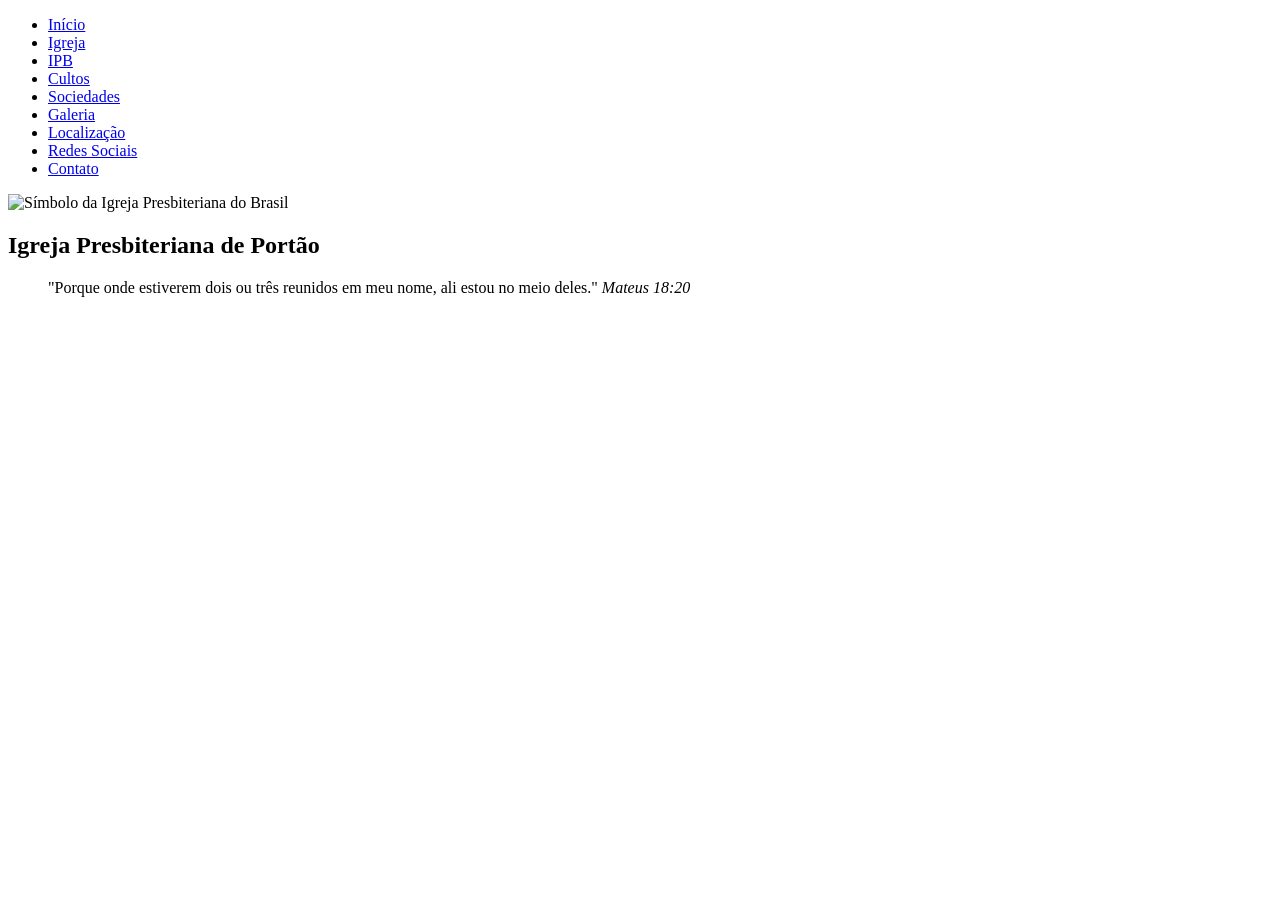
==== Web/html/index.html @ df3f04f5 "Primeiros elementos adicionado ao html. Estrutura quase pronta do html" ====
<!DOCTYPE html>
<html lang="pt-br">
<head>
    <meta charset="UTF-8">
    <meta name="viewport" content="width=device-width, initial-scale=1.0">
    <link rel="stylesheet" href="../css/style.css">
    <title>Igreja Presbiteriana de Portão</title>
</head>
<body>

    <!--Cabecalho-->

    <header>
        <div class="logo"></div>
        <nav id="navbar">
            <ul>
                <li><a href="#inicio">Início</a></li>
                <li><a href="#igreja">Igreja</a></li>
                <li><a href="#ipb">IPB</a></li>
                <li><a href="#cultos">Cultos</a></li>
                <li><a href="#sociedades">Sociedades</a></li>
                <li><a href="#galeria">Galeria</a></li>
                <li><a href="#localizacao">Localização</a></li>
                <li><a href="#redes-sociais">Redes Sociais</a></li>
                <li><a href="#contato">Contato</a></li>
            </ul>
        </nav>
    </header>
    
    <!--Conteudo Principal-->

    <main id="container-master">

        <section id="inicio">
            <img src="" alt="Símbolo da Igreja Presbiteriana do Brasil">
            <h1>Igreja Presbiteriana de Portão</h1>
            <blockquote>
                "Porque onde estiverem dois ou três reunidos em meu nome,
                    ali estou no meio deles."
                    <cite>Mateus 18:20</cite>
            </blockquote>
        </section>

        <section id="igreja"></section>
        <section id="ipb"></section>
        <section id="cultos"></section>
        <section id="sociedades"></section>
        <section id="galeria"></section>
        <section id="localizacao"></section>
        <section id="redes-sociais"></section>
        <section id="contato"></section>
    </main>

    <!--Rodape-->

    <footer></footer>

</body>
</html>
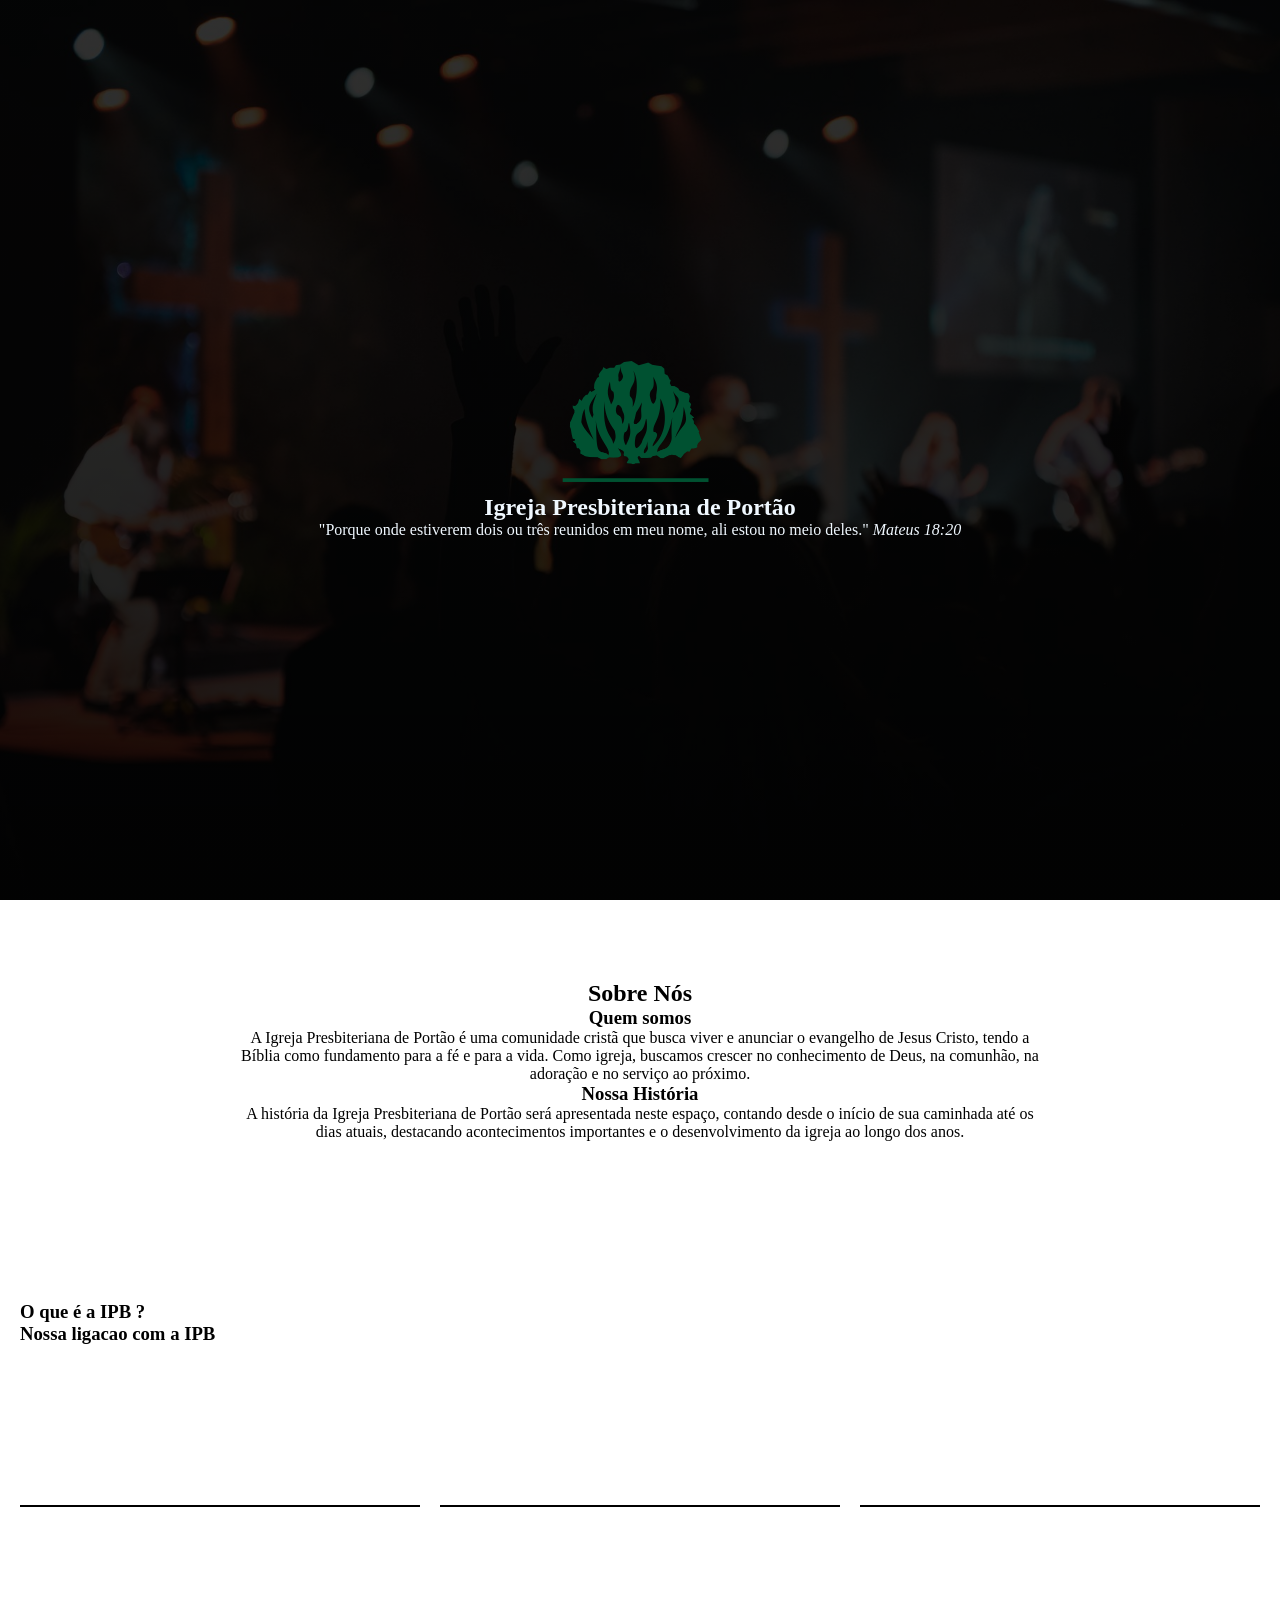
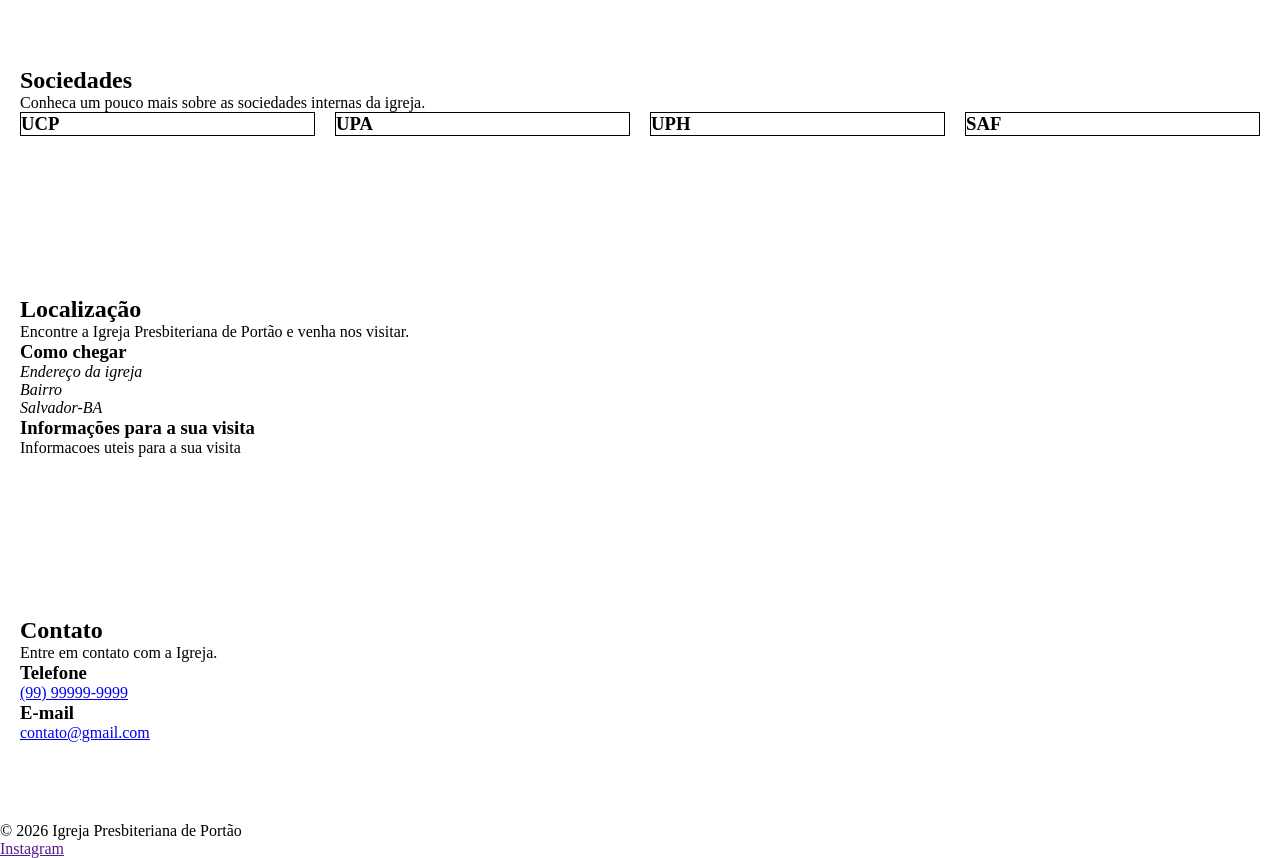
==== commit 2f35875b: "Primeiro Commit Nao realizei nenhum commit, esse é o primeiro e por isso ja adiantei muita coisa" ====
--- a/Web/html/index.html
+++ b/Web/html/index.html
@@ -15,11 +15,11 @@
         <nav id="navbar">
             <ul>
                 <li><a href="#inicio">Início</a></li>
-                <li><a href="#igreja">Igreja</a></li>
+                <li><a href="#sobrenos">Sobre Nós</a></li>
                 <li><a href="#ipb">IPB</a></li>
                 <li><a href="#cultos">Cultos</a></li>
                 <li><a href="#sociedades">Sociedades</a></li>
-                <li><a href="#galeria">Galeria</a></li>
+                <!-- <li><a href="#galeria">Galeria</a></li> -->
                 <li><a href="#localizacao">Localização</a></li>
                 <li><a href="#redes-sociais">Redes Sociais</a></li>
                 <li><a href="#contato">Contato</a></li>
@@ -31,8 +31,10 @@
 
     <main id="container-master">
 
+        <!--HOME-->
+
         <section id="inicio">
-            <img src="" alt="Símbolo da Igreja Presbiteriana do Brasil">
+            <img class="simbolo-ipb" src="../assets/sarca-presbiteriana.png" alt="Símbolo da Igreja Presbiteriana do Brasil">
             <h1>Igreja Presbiteriana de Portão</h1>
             <blockquote>
                 "Porque onde estiverem dois ou três reunidos em meu nome,
@@ -41,19 +43,192 @@
             </blockquote>
         </section>
 
-        <section id="igreja"></section>
-        <section id="ipb"></section>
-        <section id="cultos"></section>
-        <section id="sociedades"></section>
-        <section id="galeria"></section>
-        <section id="localizacao"></section>
-        <section id="redes-sociais"></section>
-        <section id="contato"></section>
+        <!--Sobre a Igreja-->
+
+        <section id="sobrenos">
+            <h2>Sobre Nós</h2>
+            
+            <div class="quem-somos">
+                <h3>Quem somos</h3>
+                <p>A Igreja Presbiteriana de Portão é uma comunidade cristã que busca
+            viver e anunciar o evangelho de Jesus Cristo, tendo a Bíblia como
+            fundamento para a fé e para a vida. Como igreja, buscamos crescer
+            no conhecimento de Deus, na comunhão, na adoração e no serviço ao próximo.</p>
+            </div>
+
+            <div class="nossa-historia">
+                <h3>Nossa História</h3>
+                <p>A história da Igreja Presbiteriana de Portão será apresentada neste espaço,
+            contando desde o início de sua caminhada até os dias atuais, destacando
+            acontecimentos importantes e o desenvolvimento da igreja ao longo dos anos.</p>
+            </div>
+
+        </section>
+
+        <!--IPB-->
+        
+        <section id="ipb">
+            <h2></h2>
+            <p></p>
+
+            <div>
+                <h3>O que é a IPB ?</h3>
+                <p></p>
+            </div>
+
+            <div>
+                <h3>Nossa ligacao com a IPB</h3>
+                <p></p>
+            </div>
+
+            <!-- <a href=""></a> -->
+        </section>
+
+        <!--Cultos-->
+
+        <section id="cultos">
+            <h2></h2>
+
+            <p></p>
+
+            <div class="containercards">
+                
+                <article>
+                    <h3></h3>
+                    <p></p>
+                    <p></p>
+                </article>
+                
+                <article>
+                    <h3></h3>
+                    <p></p>
+                    <p></p>
+                </article>
+                
+                <article>
+                    <h3></h3>
+                    <p></p>
+                    <p></p>
+                </article>
+            </div>
+        </section>
+               
+        <!--Sociedades-->
+        
+        <section id="sociedades">
+            
+            <h2>Sociedades</h2>
+            <p>Conheca um pouco mais sobre as sociedades internas da igreja.</p>
+
+            <div class="containersociedades">
+                <article>
+                    <h3>UCP</h3>
+                    <p></p>
+                </article>
+
+                <article>
+                    <h3>UPA</h3>
+                    <p></p>
+                </article>
+
+                <article>
+                    <h3>UPH</h3>
+                    <p></p>
+                </article>
+
+                <article>
+                    <h3>SAF</h3>
+                    <p></p>
+                </article>
+            </div>
+        
+        </section>
+        
+        <!-- <section id="galeria"></section> -->
+
+        <!--Localizacao-->
+
+        <section id="localizacao">
+            <h2>Localização</h2>
+
+            <p>Encontre a Igreja Presbiteriana de Portão e venha nos visitar.</p>
+
+            <div class="containerlocalizacao">
+
+                <div class="informacoeslocalizacao">
+                    <h3>Como chegar</h3>
+
+                    <address>
+                        Endereço da igreja <br>
+                        Bairro <br>
+                        Salvador-BA
+                    </address>
+
+                    <!-- <a href="" target="_blank">
+                        Abrir no Google Maps
+                    </a> -->
+
+                <div class="mapa">
+                        <!--mapa-->
+                </div>
+
+                </div>
+
+            </div>
+
+                <div class="informacoesvisita">
+                    <h3>Informações para a sua visita</h3>
+
+                    <p>Informacoes uteis para a sua visita</p>
+                </div>
+
+        </section>
+
+        <!--Contato-->
+
+        <section id="contato">
+            <h2>Contato</h2>
+
+            <p>Entre em contato com a Igreja.</p>
+
+            <div class="containercontato">
+
+                <div class="telefone">
+
+                    <h3>Telefone</h3>
+                    <a href="tel+5571999999999">
+                        (99) 99999-9999
+                    </a>
+                
+                </div>
+                
+                <div class="email">
+                    
+                    <h3>E-mail</h3>
+                    <a href="mailto:contato@gmail.com">
+                        contato@gmail.com
+                    </a>
+                
+                </div>
+            
+            </div>
+
+        </section>
+
     </main>
 
     <!--Rodape-->
 
-    <footer></footer>
+    <footer>
+        <p>&copy; 2026 Igreja Presbiteriana de Portão</p>
+
+        <div class="redessociais">
+            <a href="" target="_blank">Instagram</a>
+        </div>
+
+    </footer>
+
+    <script src="../js/script.js"></script>
 
 </body>
 </html>
--- a/Web/css/style.css
+++ b/Web/css/style.css
@@ -0,0 +1,175 @@
+*{
+    padding: 0;
+    margin: 0;
+    box-sizing: border-box;
+}
+
+:root{
+    --cor-fundo-escuro: #0D211A;
+    --cor-principal: #176B45;
+    --cor-destaque: #8FCB72;
+    --cor-fundo-claro: #F7F5EF;
+    --cor-texto-escuro: #202020;
+    --cor-texto-claro: #F5F5F5;
+}
+
+section{
+    padding: 80px 20px;
+}
+
+
+
+
+/***********HEADER***************/
+
+
+header{
+    background-color: var(--cor-fundo-escuro);
+    display: flex;
+    align-items: center;
+    justify-content: center;
+    position: fixed;
+    top: 0.2rem;
+    z-index: 10;
+    width: 100%;
+    transform: translateY(-105%);
+    transition: transform 0.4s ease;
+    border-radius: 2rem;
+}
+
+header.visivel{
+    transform: translateY(0);
+}
+
+#navbar{
+    width: 60%;
+    background-color: var(--cor-fundo-escuro);
+    border: 1px solid black;
+    border-radius: 2rem;
+    padding: 20px 0;
+}
+
+#navbar a{
+    position: relative;
+    text-decoration: none;
+    color: var(--cor-texto-claro);
+    transition: color 0.3s ease;
+}
+
+#navbar a::after{
+    content: "";
+    position: absolute;
+    left: 0;
+
+
+    bottom: -5px;
+    width: 100%;
+    height: 2px;
+    background-color: white;
+}
+
+/* #navbar a:hover{
+    color: white;
+} */
+
+#navbar ul{
+    width: 100%;
+    display: flex;
+    justify-content: center;
+    gap: 20px;
+    list-style: none;
+    margin: 0;
+    padding: 0;
+}
+
+
+
+
+
+
+/***********HOME***************/
+
+
+#inicio{
+    background-image: linear-gradient(rgba(0,0,0,0.8),
+    rgba(0,0,0,0.9)), 
+    url(../assets/imagehome.jpg);
+    background-size: cover;
+    background-position: center;
+    height: 100vh;
+    display: flex;
+    flex-direction: column;
+    align-items: center;
+    text-align: center;
+    justify-content: center;
+    color: aliceblue;
+}
+
+.simbolo-ipb{
+    height: auto;
+    width: 200px;
+}
+
+
+
+
+
+
+/***********Sobre Nos***************/
+
+
+#sobrenos {
+    text-align: center;
+    padding: 80px 20px;
+}
+
+#sobrenos p {
+    max-width: 800px;
+    margin: 0 auto;
+}
+
+
+
+
+
+
+
+/***********Cultos***************/
+
+
+.containercards {
+    display: grid;
+    grid-template-columns: repeat(3, 1fr);
+    gap: 20px;
+}
+
+article {
+    border: 1px solid black;
+}
+
+
+
+
+
+/***********Sociedades***************/
+
+
+.containersociedades {
+    display: grid;
+    grid-template-columns: repeat(4, 1fr);
+    gap: 20px;
+}
+
+
+
+
+
+
+
+/***********Localizacao***************/
+
+
+.containerlocalizacao {
+    display: grid;
+    grid-template-columns: 1fr 1fr;
+}
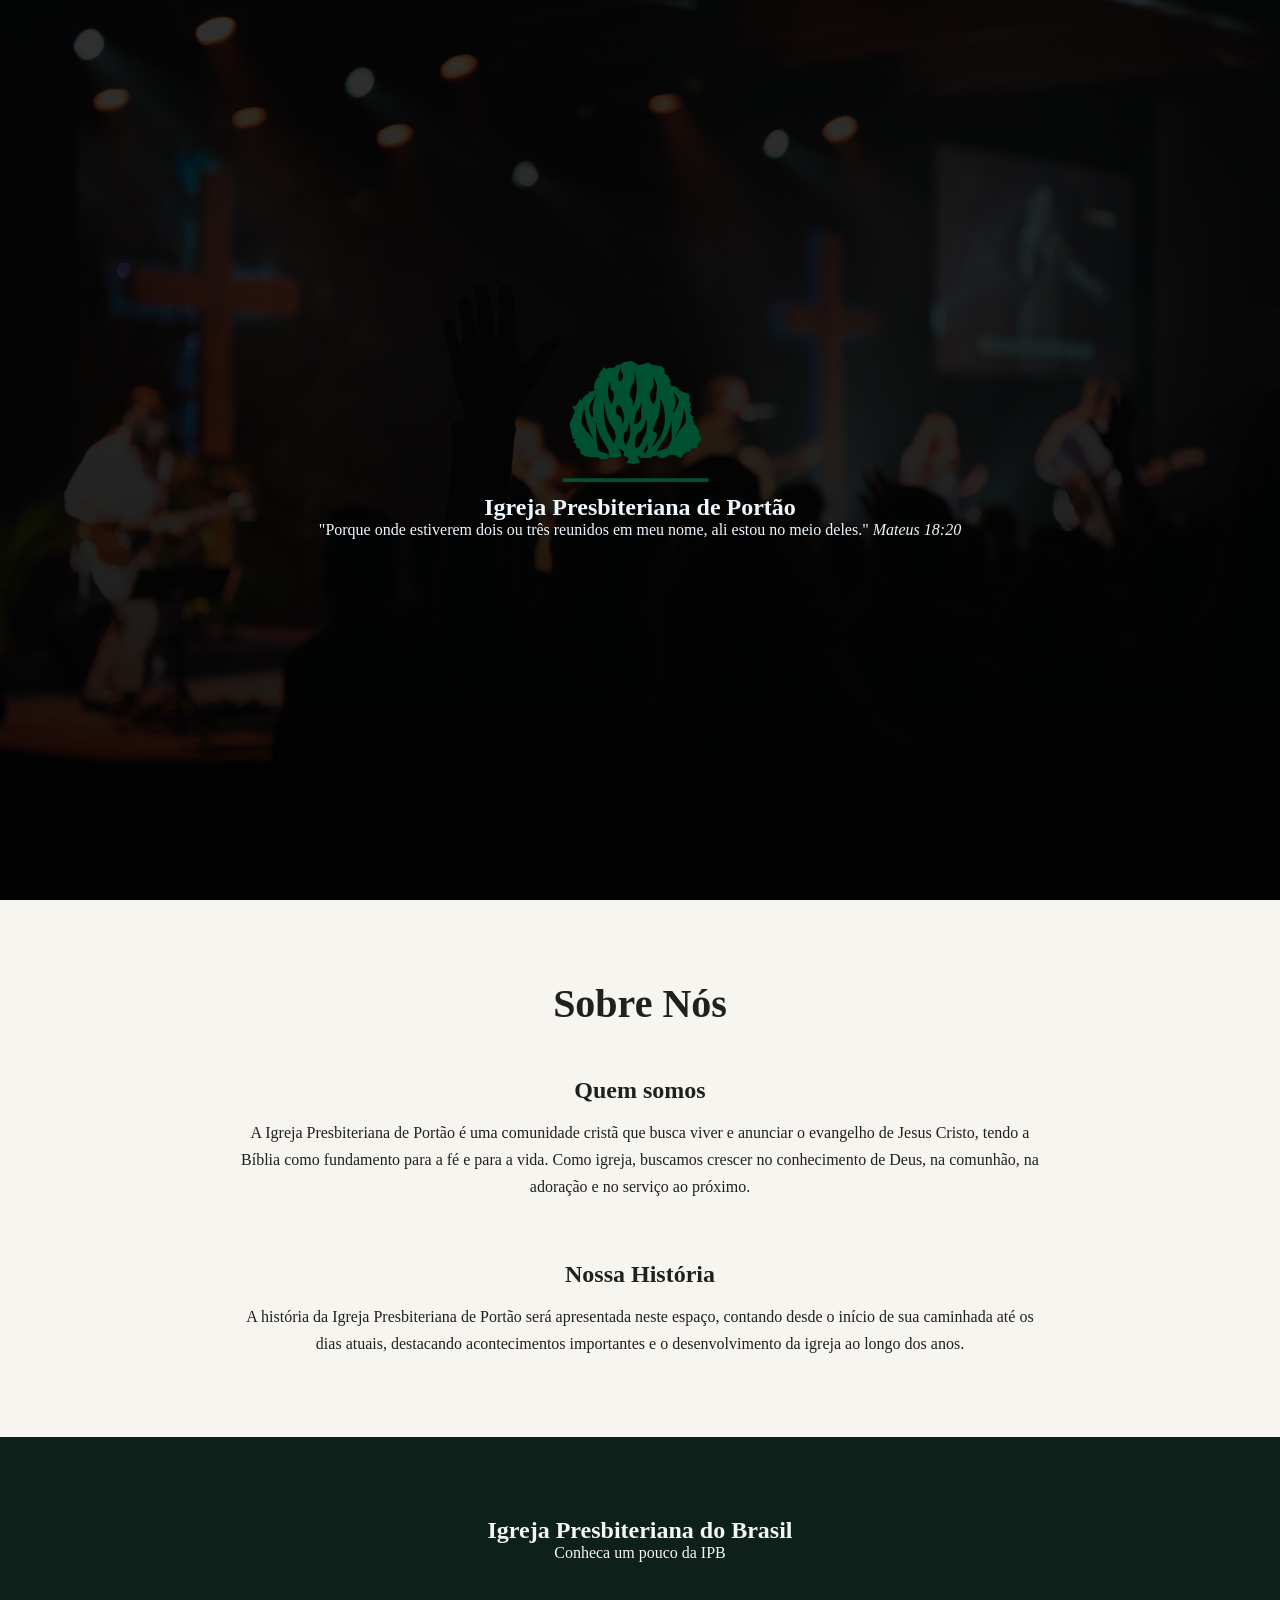
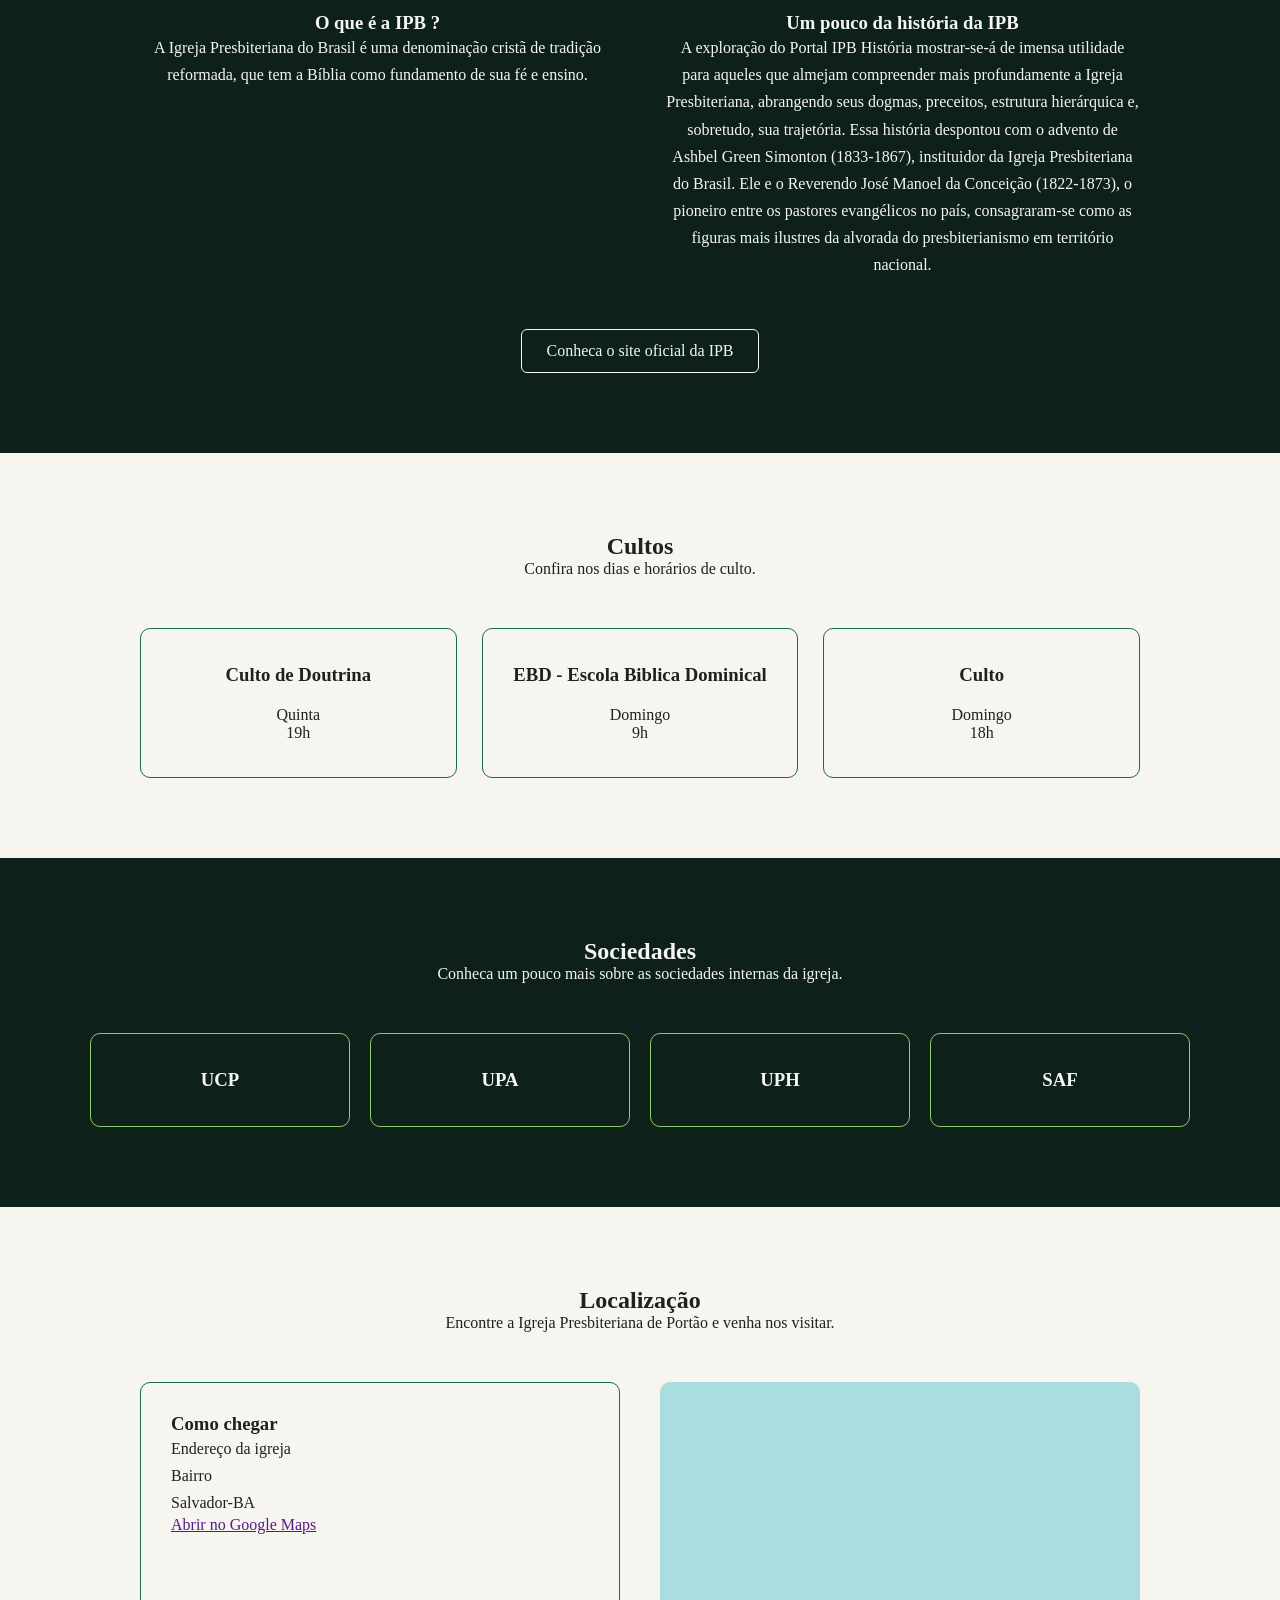
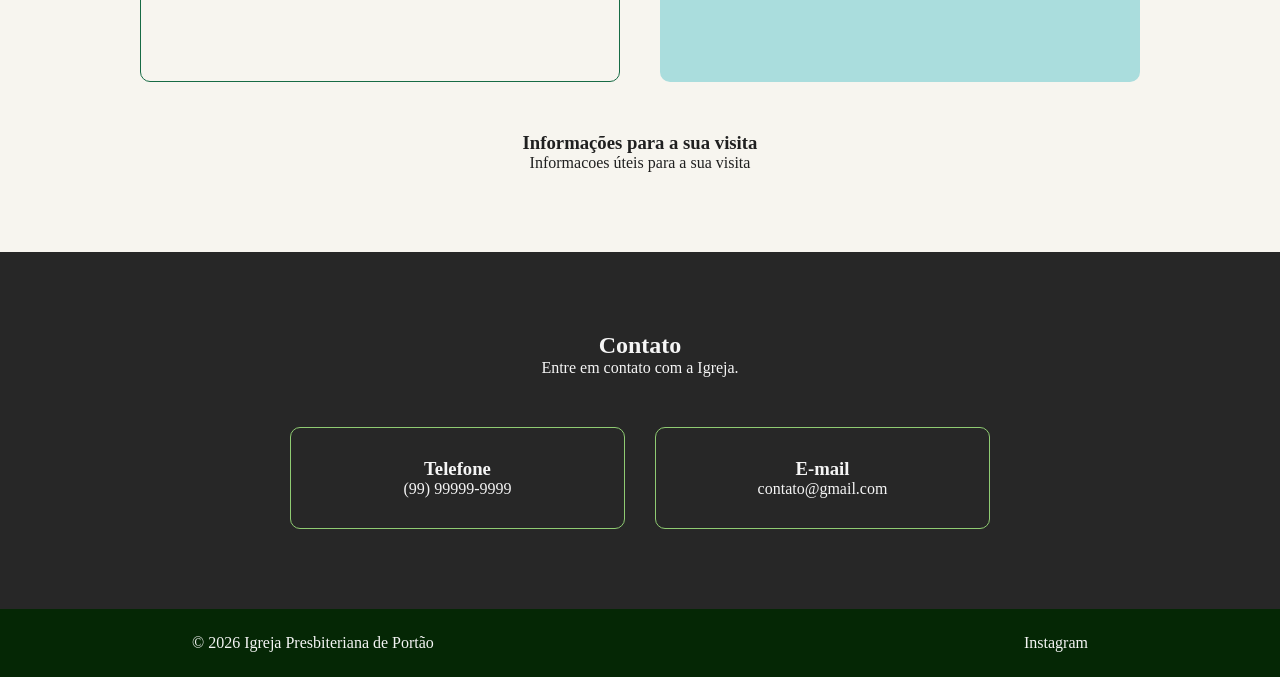
==== commit 0beeb149: "Toda a estrutura esta pronta, agora falta organizar visualmente" ====
--- a/Web/html/index.html
+++ b/Web/html/index.html
@@ -68,47 +68,59 @@
         <!--IPB-->
         
         <section id="ipb">
-            <h2></h2>
-            <p></p>
-
-            <div>
-                <h3>O que é a IPB ?</h3>
-                <p></p>
-            </div>
-
-            <div>
-                <h3>Nossa ligacao com a IPB</h3>
-                <p></p>
-            </div>
-
-            <!-- <a href=""></a> -->
+            <h2>Igreja Presbiteriana do Brasil</h2>
+            
+            <div class="introducaoipb">
+                <p>Conheca um pouco da IPB</p>
+            </div>
+
+            <div class="containeripb">
+                <div>
+                    <h3>O que é a IPB ?</h3>
+
+                    <p>A Igreja Presbiteriana do Brasil é uma denominação cristã
+                de tradição reformada, que tem a Bíblia como fundamento
+                de sua fé e ensino.</p>
+                </div>
+
+                <div>
+                    <h3>Um pouco da história da IPB</h3>
+
+                    <p>A exploração do Portal IPB História mostrar-se-á de imensa utilidade para aqueles que almejam compreender mais profundamente a Igreja Presbiteriana, abrangendo seus dogmas, preceitos, estrutura hierárquica e, sobretudo, sua trajetória. Essa história despontou com o advento de Ashbel Green Simonton (1833-1867), instituidor da Igreja Presbiteriana do Brasil. Ele e o Reverendo José Manoel da Conceição (1822-1873), o pioneiro entre os pastores evangélicos no país, consagraram-se como as figuras mais ilustres da alvorada do presbiterianismo em território nacional.</p>
+                </div>
+            </div>
+
+            <a class="linkipb" href="https://www.ipb.org.br/" target="_blank">
+                Conheca o site oficial da IPB
+            </a>
+            
         </section>
 
         <!--Cultos-->
 
         <section id="cultos">
-            <h2></h2>
-
-            <p></p>
+            <h2>Cultos</h2>
+
+            <p>Confira nos dias e horários de culto.</p>
 
             <div class="containercards">
                 
                 <article>
-                    <h3></h3>
-                    <p></p>
-                    <p></p>
-                </article>
-                
-                <article>
-                    <h3></h3>
-                    <p></p>
-                    <p></p>
-                </article>
-                
-                <article>
-                    <h3></h3>
-                    <p></p>
-                    <p></p>
+                    <h3>Culto de Doutrina</h3>
+                    <p>Quinta</p>
+                    <p>19h</p>
+                </article>
+                
+                <article>
+                    <h3>EBD - Escola Biblica Dominical</h3>
+                    <p>Domingo</p>
+                    <p>9h</p>
+                </article>
+                
+                <article>
+                    <h3>Culto </h3>
+                    <p>Domingo</p>
+                    <p>18h</p>
                 </article>
             </div>
         </section>
@@ -164,22 +176,26 @@
                         Salvador-BA
                     </address>
 
-                    <!-- <a href="" target="_blank">
+                    <a href="" target="_blank">
                         Abrir no Google Maps
-                    </a> -->
+                    </a>
+                </div>    
 
                 <div class="mapa">
-                        <!--mapa-->
-                </div>
-
-                </div>
-
-            </div>
+                    <iframe 
+                        src="" 
+                        loading="lazy">
+
+                    </iframe>
+                </div>
+
+            </div>
+
 
                 <div class="informacoesvisita">
                     <h3>Informações para a sua visita</h3>
 
-                    <p>Informacoes uteis para a sua visita</p>
+                    <p>Informacoes úteis para a sua visita</p>
                 </div>
 
         </section>
--- a/Web/css/style.css
+++ b/Web/css/style.css
@@ -119,6 +119,8 @@
 
 
 #sobrenos {
+    background-color: var(--cor-fundo-claro);
+    color: var(--cor-texto-escuro);
     text-align: center;
     padding: 80px 20px;
 }
@@ -126,10 +128,70 @@
 #sobrenos p {
     max-width: 800px;
     margin: 0 auto;
-}
-
-
-
+    line-height: 1.7;
+}
+
+#sobrenos h2{
+    font-size: 2.5rem;
+    margin-bottom: 50px;
+}
+
+#sobrenos h3{
+    font-size: 1.5rem;
+    margin-bottom: 15px;
+}
+
+.quem-somos, 
+.nossa-historia{
+    max-width: 800px;
+    margin: 0 auto;
+}
+
+.nossa-historia{
+    margin-top: 60px;
+}
+
+
+
+
+
+/***********IPB***************/
+
+
+#ipb{
+    background-color: var(--cor-fundo-escuro);
+    color: var(--cor-texto-claro);
+    text-align: center;
+    padding: 80px 20px;
+}
+
+
+.introducaoipb{
+    max-width: 700px;
+    margin: 0 auto 50px;
+}
+
+.containeripb{
+    max-width: 1000px;
+    margin: 0 auto;
+    display: grid;
+    grid-template-columns: repeat(2, 1fr);
+    gap: 50px;
+}
+
+.containeripb p{
+    line-height: 1.7;
+}
+
+.linkipb{
+    display: inline-block;
+    margin-top: 50px;
+    padding: 12px 24px;
+    color: var(--cor-texto-claro);
+    text-decoration: none;
+    border: 1px solid var(--cor-texto-claro);
+    border-radius: 6px;
+}
 
 
 
@@ -137,14 +199,29 @@
 /***********Cultos***************/
 
 
+#cultos{
+    background-color: var(--cor-fundo-claro);
+    color: var(--cor-texto-escuro);
+    text-align: center;
+    padding: 80px 20px;
+}
+
 .containercards {
+    max-width: 1000px;
+    margin: 50px auto 0;
     display: grid;
     grid-template-columns: repeat(3, 1fr);
-    gap: 20px;
-}
-
-article {
-    border: 1px solid black;
+    gap: 25px;
+}
+
+.containercards article{
+    padding: 35px 20px;
+    border: 1px solid var(--cor-principal);
+    border-radius: 10px;
+}
+
+.containercards h3{
+    margin-bottom: 20px;
 }
 
 
@@ -154,13 +231,26 @@
 /***********Sociedades***************/
 
 
+#sociedades{
+    background-color: var(--cor-fundo-escuro);
+    color: var(--cor-texto-claro);
+    text-align: center;
+    padding: 80px 20px;
+}
+
 .containersociedades {
+    max-width: 1100px;
+    margin: 50px auto 0;
     display: grid;
     grid-template-columns: repeat(4, 1fr);
     gap: 20px;
 }
 
-
+.containersociedades article{
+    padding: 35px 20px;
+    border: 1px solid var(--cor-destaque);
+    border-radius: 10px;
+}
 
 
 
@@ -169,7 +259,105 @@
 /***********Localizacao***************/
 
 
+#localizacao{
+    background-color: var(--cor-fundo-claro);
+    color: var(--cor-texto-escuro);
+    text-align: center;
+    padding: 80px 20px;
+}
+
 .containerlocalizacao {
+    max-width: 1000px;
+    margin: 50px auto 0;
     display: grid;
     grid-template-columns: 1fr 1fr;
+    gap: 40px;
+}
+
+.informacoeslocalizacao{
+    padding: 30px;
+    text-align: left;
+    border: 1px solid var(--cor-principal);
+    border-radius: 10px;
+}
+
+.informacoeslocalizacao address{
+    font-style: normal;
+    line-height: 1.7;
+}
+
+.mapa{
+    min-height: 300px;
+    background-color: #add;
+    border-radius: 10px;
+}
+
+.mapa iframe{
+    width: 100%;
+    height: 100%;
+    border: 0;
+}
+
+.informacoesvisita{
+    max-width: 700px;
+    margin: 50px auto 0;
+}
+
+
+
+
+
+
+
+
+/***********Contato***************/
+
+
+#contato{
+    background-color: #272727;
+    color: var(--cor-texto-claro);
+    text-align: center;
+    padding: 80px 20px;
+}
+
+.containercontato {
+    max-width: 700px;
+    margin: 50px auto 0;
+    display: grid;
+    grid-template-columns: repeat(2, 1fr);
+    gap: 30px;
+}
+
+.containercontato > div {
+    padding: 30px 20px;
+    border: 1px solid var(--cor-destaque);
+    border-radius: 10px;
+}
+
+.containercontato a {
+    color: var(--cor-texto-claro);
+    text-decoration: none;
+}
+
+
+
+
+
+
+
+/***********Footer***************/
+
+
+footer {
+    display: flex;
+    align-items: center;
+    justify-content: space-between;
+    padding: 25px 15%;
+    background-color: rgb(5, 39, 5);
+    color: var(--cor-texto-claro);
+}
+
+.redessociais a {
+    color: var(--cor-texto-claro);
+    text-decoration: none;
 }
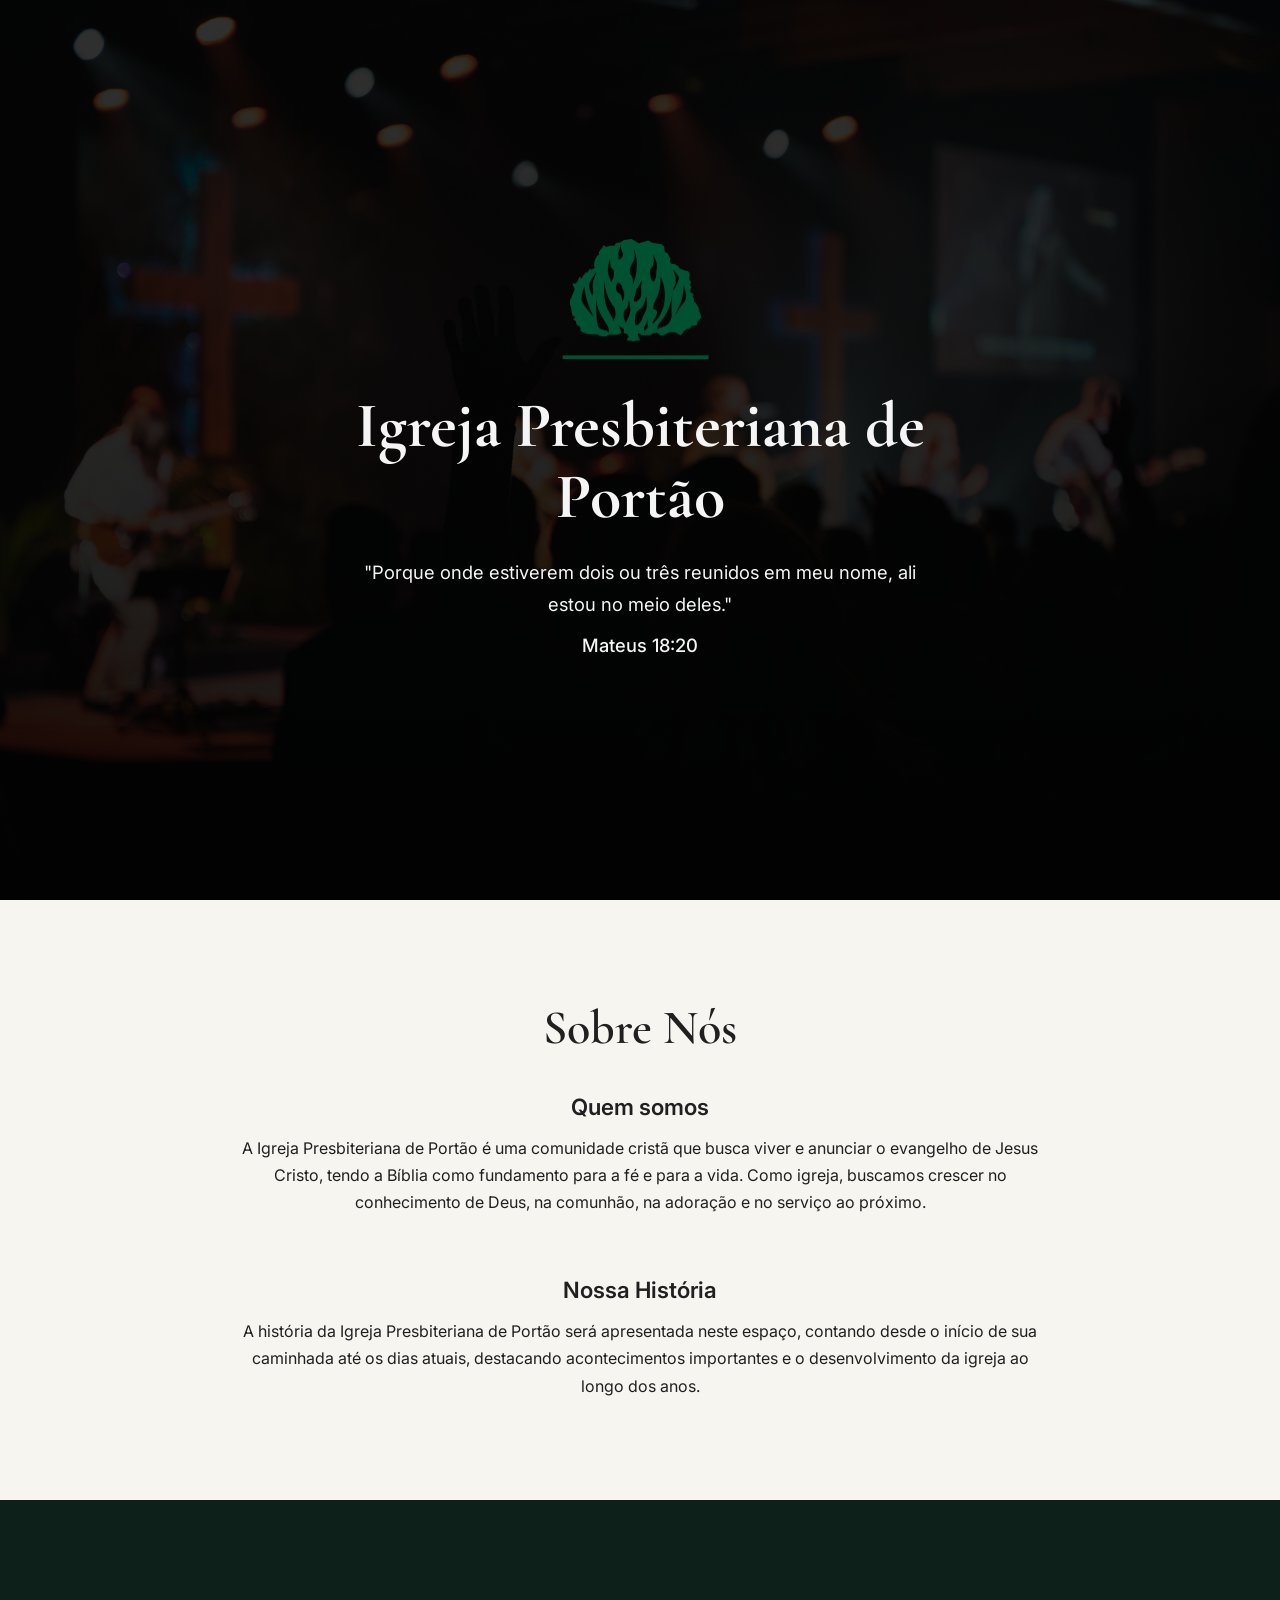
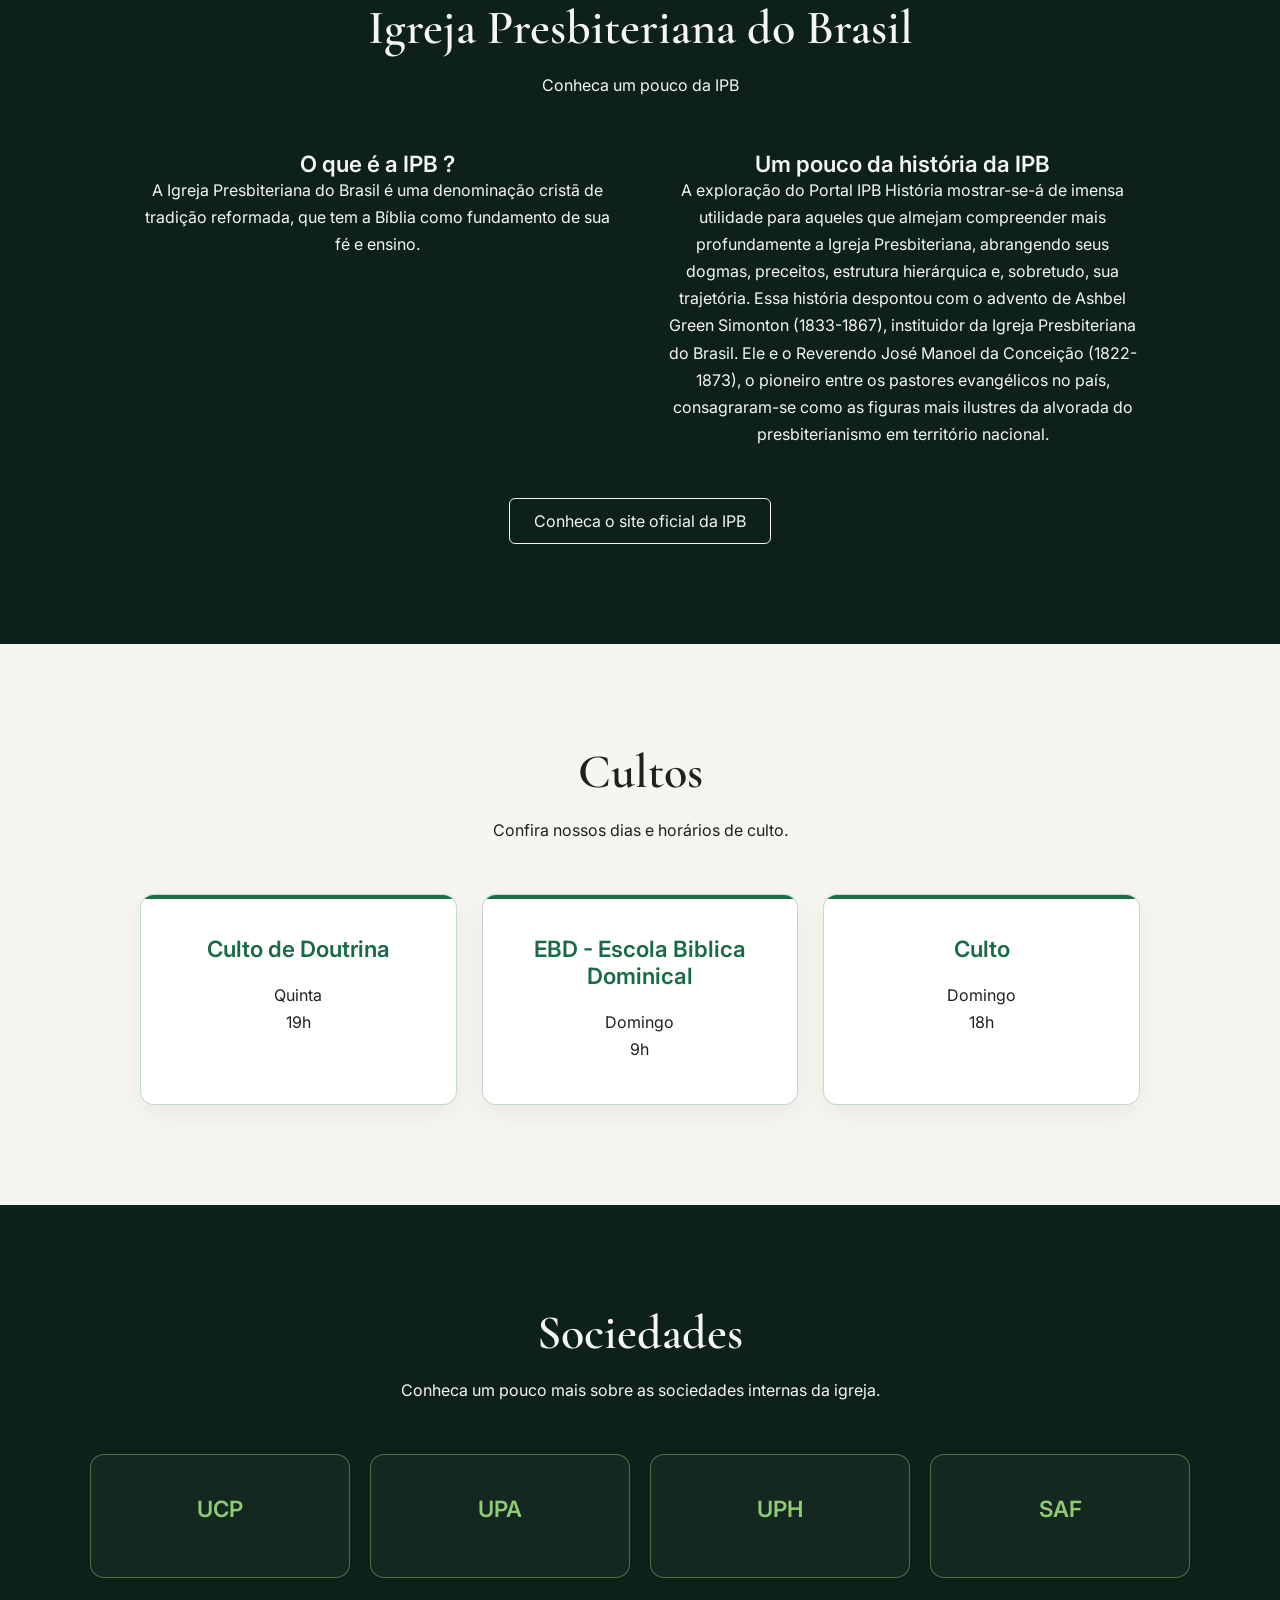
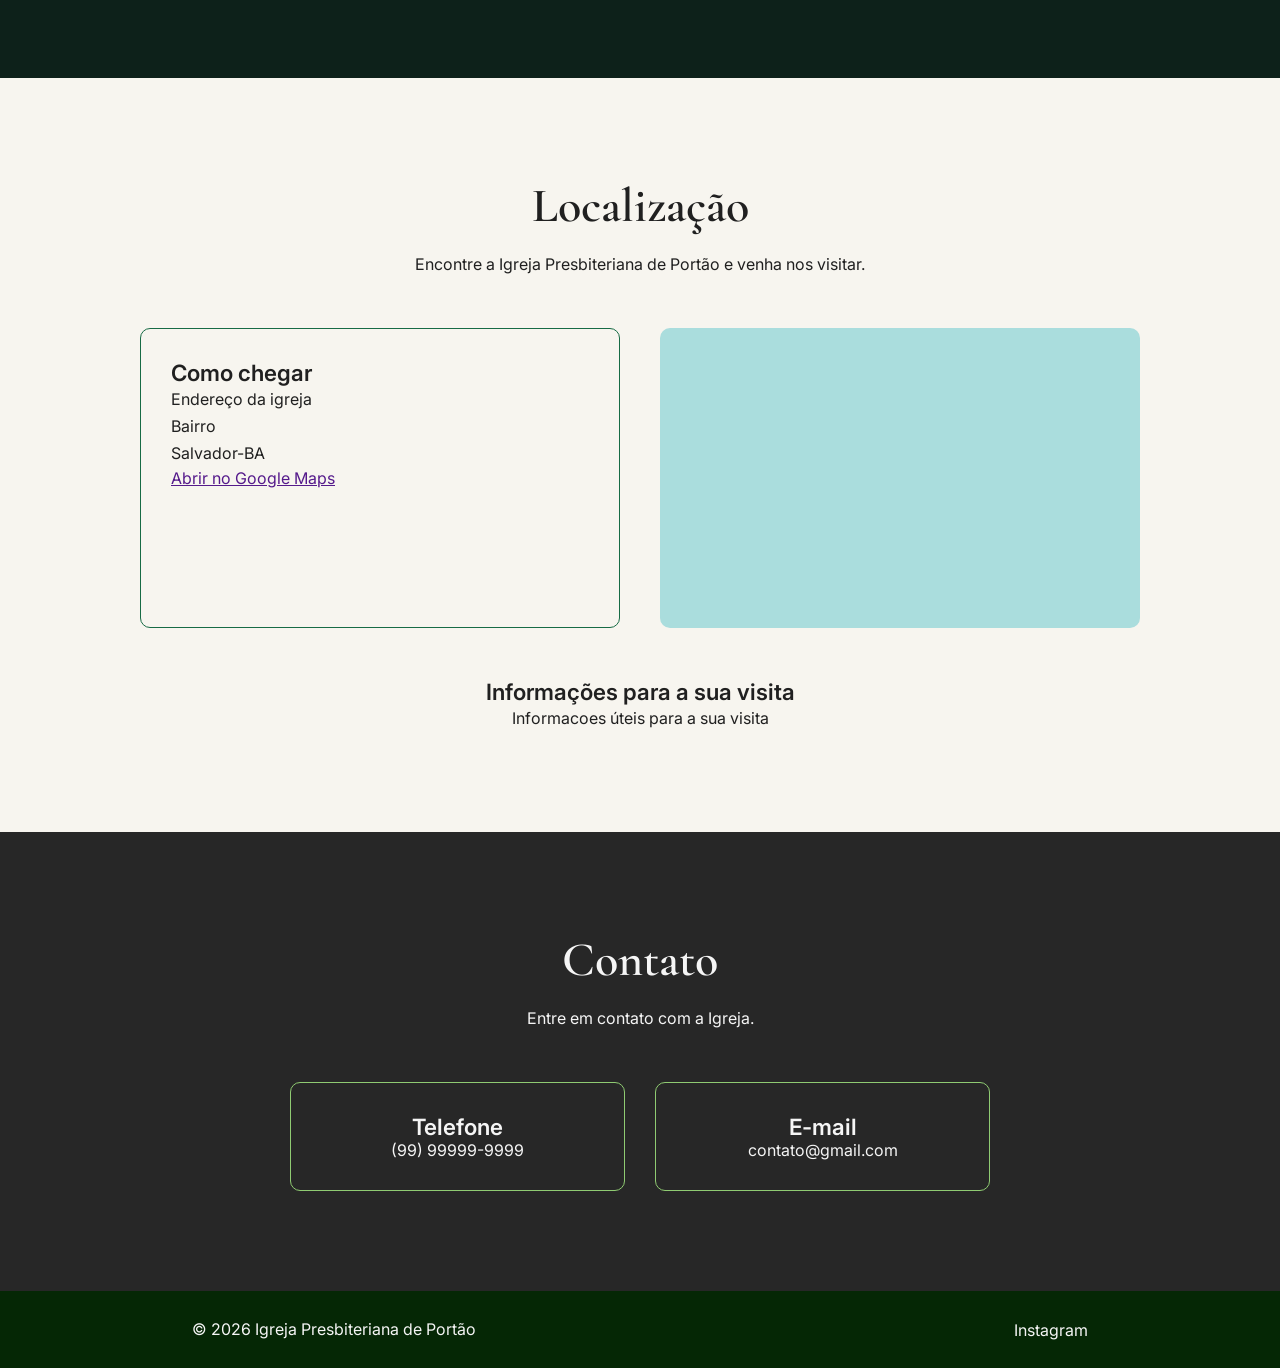
==== commit b95fbea4: "Cuidando do designer e adicionei um pouco de JS" ====
--- a/Web/html/index.html
+++ b/Web/html/index.html
@@ -4,6 +4,12 @@
     <meta charset="UTF-8">
     <meta name="viewport" content="width=device-width, initial-scale=1.0">
     <link rel="stylesheet" href="../css/style.css">
+
+    <link rel="preconnect" href="https://fonts.googleapis.com">
+    <link rel="preconnect" href="https://fonts.gstatic.com" crossorigin>
+
+    <link href="https://fonts.googleapis.com/css2?family=Cormorant+Garamond:wght@500;600;700&family=Inter:wght@400;500;600&display=swap" rel="stylesheet">
+
     <title>Igreja Presbiteriana de Portão</title>
 </head>
 <body>
@@ -11,7 +17,9 @@
     <!--Cabecalho-->
 
     <header>
-        <div class="logo"></div>
+        <button class="menu-mobile" aria-label="Abrir menu">
+            ☰
+        </button>
         <nav id="navbar">
             <ul>
                 <li><a href="#inicio">Início</a></li>
@@ -19,9 +27,8 @@
                 <li><a href="#ipb">IPB</a></li>
                 <li><a href="#cultos">Cultos</a></li>
                 <li><a href="#sociedades">Sociedades</a></li>
-                <!-- <li><a href="#galeria">Galeria</a></li> -->
                 <li><a href="#localizacao">Localização</a></li>
-                <li><a href="#redes-sociais">Redes Sociais</a></li>
+                <!-- <li><a href="#redes-sociais">Redes Sociais</a></li> -->
                 <li><a href="#contato">Contato</a></li>
             </ul>
         </nav>
@@ -101,7 +108,7 @@
         <section id="cultos">
             <h2>Cultos</h2>
 
-            <p>Confira nos dias e horários de culto.</p>
+            <p>Confira nossos dias e horários de culto.</p>
 
             <div class="containercards">
                 
@@ -131,6 +138,8 @@
             
             <h2>Sociedades</h2>
             <p>Conheca um pouco mais sobre as sociedades internas da igreja.</p>
+
+            
 
             <div class="containersociedades">
                 <article>
--- a/Web/css/style.css
+++ b/Web/css/style.css
@@ -1,177 +1,233 @@
-*{
+/*************************************************
+    CONFIGURAÇÕES GERAIS
+*************************************************/
+
+* {
+    margin: 0;
     padding: 0;
-    margin: 0;
     box-sizing: border-box;
 }
 
-:root{
+:root {
     --cor-fundo-escuro: #0D211A;
     --cor-principal: #176B45;
     --cor-destaque: #8FCB72;
     --cor-fundo-claro: #F7F5EF;
     --cor-texto-escuro: #202020;
     --cor-texto-claro: #F5F5F5;
-}
-
-section{
-    padding: 80px 20px;
-}
-
-
-
-
-/***********HEADER***************/
-
-
-header{
-    background-color: var(--cor-fundo-escuro);
+
+    --fonte-titulo: "Cormorant Garamond", serif;
+    --fonte-texto: "Inter", sans-serif;
+}
+
+html {
+    scroll-behavior: smooth;
+}
+
+body {
+    font-family: var(--fonte-texto);
+    background-color: var(--cor-fundo-claro);
+}
+
+h1,
+h2 {
+    font-family: var(--fonte-titulo);
+}
+
+h1 {
+    font-size: 4rem;
+    font-weight: 700;
+    line-height: 1.1;
+}
+
+h2 {
+    font-size: 3rem;
+    font-weight: 600;
+    line-height: 1.2;
+}
+
+h3 {
+    font-family: var(--fonte-texto);
+    font-size: 1.4rem;
+    font-weight: 600;
+}
+
+p,
+address {
+    font-size: 1rem;
+    line-height: 1.7;
+}
+
+section {
+    padding: 100px 20px;
+    scroll-margin-top: 80px;
+}
+
+section > h2 {
+    margin-bottom: 15px;
+}
+
+section > h2 + p {
+    max-width: 700px;
+    margin: 0 auto;
+}
+
+
+/*************************************************
+    HEADER
+*************************************************/
+
+.menu-mobile {
+    display: none;
+}
+
+header {
     display: flex;
     align-items: center;
     justify-content: center;
     position: fixed;
     top: 0.2rem;
+    width: 100%;
     z-index: 10;
-    width: 100%;
+    background-color: transparent;
     transform: translateY(-105%);
     transition: transform 0.4s ease;
-    border-radius: 2rem;
-}
-
-header.visivel{
+}
+
+header.visivel {
     transform: translateY(0);
 }
 
-#navbar{
+#navbar {
     width: 60%;
+    padding: 20px 0;
     background-color: var(--cor-fundo-escuro);
     border: 1px solid black;
     border-radius: 2rem;
-    padding: 20px 0;
-}
-
-#navbar a{
-    position: relative;
-    text-decoration: none;
-    color: var(--cor-texto-claro);
-    transition: color 0.3s ease;
-}
-
-#navbar a::after{
-    content: "";
-    position: absolute;
-    left: 0;
-
-
-    bottom: -5px;
-    width: 100%;
-    height: 2px;
-    background-color: white;
-}
-
-/* #navbar a:hover{
-    color: white;
-} */
-
-#navbar ul{
+}
+
+#navbar ul {
     width: 100%;
     display: flex;
     justify-content: center;
     gap: 20px;
     list-style: none;
-    margin: 0;
-    padding: 0;
-}
-
-
-
-
-
-
-/***********HOME***************/
-
-
-#inicio{
-    background-image: linear-gradient(rgba(0,0,0,0.8),
-    rgba(0,0,0,0.9)), 
-    url(../assets/imagehome.jpg);
+}
+
+#navbar a {
+    position: relative;
+    color: var(--cor-texto-claro);
+    text-decoration: none;
+    transition: color 0.3s ease;
+}
+
+#navbar a::after {
+    content: "";
+    position: absolute;
+    left: 0;
+    bottom: -5px;
+    width: 100%;
+    height: 2px;
+    background-color: var(--cor-texto-claro);
+}
+
+
+/*************************************************
+    HOME / HERO
+*************************************************/
+
+#inicio {
+    height: 100vh;
+    background-image: linear-gradient(
+        rgba(0, 0, 0, 0.8),
+        rgba(0, 0, 0, 0.9)
+    ), url(../assets/imagehome.jpg);
     background-size: cover;
     background-position: center;
-    height: 100vh;
     display: flex;
     flex-direction: column;
     align-items: center;
-    text-align: center;
     justify-content: center;
-    color: aliceblue;
-}
-
-.simbolo-ipb{
+    padding: 20px;
+    text-align: center;
+    color: var(--cor-texto-claro);
+}
+
+.simbolo-ipb {
+    width: 200px;
     height: auto;
-    width: 200px;
-}
-
-
-
-
-
-
-/***********Sobre Nos***************/
-
+}
+
+#inicio h1 {
+    max-width: 750px;
+    margin-top: 20px;
+}
+
+#inicio blockquote {
+    max-width: 600px;
+    margin-top: 25px;
+    font-size: 1.15rem;
+    line-height: 1.7;
+}
+
+#inicio cite {
+    display: block;
+    margin-top: 10px;
+    font-style: normal;
+    font-weight: 500;
+}
+
+
+/*************************************************
+    SOBRE NÓS
+*************************************************/
 
 #sobrenos {
     background-color: var(--cor-fundo-claro);
     color: var(--cor-texto-escuro);
     text-align: center;
-    padding: 80px 20px;
+}
+
+#sobrenos h2 {
+    margin-bottom: 35px;
+}
+
+#sobrenos h3 {
+    margin-bottom: 15px;
 }
 
 #sobrenos p {
     max-width: 800px;
     margin: 0 auto;
-    line-height: 1.7;
-}
-
-#sobrenos h2{
-    font-size: 2.5rem;
-    margin-bottom: 50px;
-}
-
-#sobrenos h3{
-    font-size: 1.5rem;
-    margin-bottom: 15px;
-}
-
-.quem-somos, 
-.nossa-historia{
+}
+
+.quem-somos,
+.nossa-historia {
     max-width: 800px;
     margin: 0 auto;
 }
 
-.nossa-historia{
+.nossa-historia {
     margin-top: 60px;
 }
 
 
-
-
-
-/***********IPB***************/
-
-
-#ipb{
+/*************************************************
+    IPB
+*************************************************/
+
+#ipb {
     background-color: var(--cor-fundo-escuro);
     color: var(--cor-texto-claro);
     text-align: center;
-    padding: 80px 20px;
-}
-
-
-.introducaoipb{
+}
+
+.introducaoipb {
     max-width: 700px;
     margin: 0 auto 50px;
 }
 
-.containeripb{
+.containeripb {
     max-width: 1000px;
     margin: 0 auto;
     display: grid;
@@ -179,11 +235,7 @@
     gap: 50px;
 }
 
-.containeripb p{
-    line-height: 1.7;
-}
-
-.linkipb{
+.linkipb {
     display: inline-block;
     margin-top: 50px;
     padding: 12px 24px;
@@ -194,16 +246,14 @@
 }
 
 
-
-
-/***********Cultos***************/
-
-
-#cultos{
+/*************************************************
+    CULTOS
+*************************************************/
+
+#cultos {
     background-color: var(--cor-fundo-claro);
     color: var(--cor-texto-escuro);
     text-align: center;
-    padding: 80px 20px;
 }
 
 .containercards {
@@ -214,28 +264,46 @@
     gap: 25px;
 }
 
-.containercards article{
-    padding: 35px 20px;
-    border: 1px solid var(--cor-principal);
-    border-radius: 10px;
-}
-
-.containercards h3{
+.containercards article {
+    position: relative;
+    padding: 40px 25px;
+    background-color: #ffffff;
+    border: 1px solid rgba(23, 107, 69, 0.25);
+    border-radius: 14px;
+    box-shadow: 0 8px 25px rgba(0, 0, 0, 0.06);
+    overflow: hidden;
+    transition: box-shadow 0.3s ease, border-color 0.3s ease;
+}
+
+.containercards article::before {
+    content: "";
+    position: absolute;
+    top: 0;
+    left: 0;
+    width: 100%;
+    height: 4px;
+    background-color: var(--cor-principal);
+}
+
+.containercards article:hover {
+    border-color: var(--cor-principal);
+    box-shadow: 0 12px 30px rgba(0, 0, 0, 0.10);
+}
+
+.containercards h3 {
     margin-bottom: 20px;
-}
-
-
-
-
-
-/***********Sociedades***************/
-
-
-#sociedades{
+    color: var(--cor-principal);
+}
+
+
+/*************************************************
+    SOCIEDADES
+*************************************************/
+
+#sociedades {
     background-color: var(--cor-fundo-escuro);
     color: var(--cor-texto-claro);
     text-align: center;
-    padding: 80px 20px;
 }
 
 .containersociedades {
@@ -246,24 +314,38 @@
     gap: 20px;
 }
 
-.containersociedades article{
-    padding: 35px 20px;
-    border: 1px solid var(--cor-destaque);
-    border-radius: 10px;
-}
-
-
-
-
-
-/***********Localizacao***************/
-
-
-#localizacao{
+.containersociedades article {
+    position: relative;
+    padding: 40px 25px;
+    background-color: rgba(255, 255, 255, 0.03);
+    border: 1px solid rgba(143, 203, 114, 0.45);
+    border-radius: 14px;
+    cursor: pointer;
+    transition: transform 0.3s ease,
+                background-color 0.3s ease,
+                border-color 0.3s ease;
+}
+
+.containersociedades article:hover {
+    transform: translateY(-6px);
+    background-color: rgba(255, 255, 255, 0.07);
+    border-color: var(--cor-destaque);
+}
+
+.containersociedades h3 {
+    margin-bottom: 15px;
+    color: var(--cor-destaque);
+}
+
+
+/*************************************************
+    LOCALIZAÇÃO
+*************************************************/
+
+#localizacao {
     background-color: var(--cor-fundo-claro);
     color: var(--cor-texto-escuro);
     text-align: center;
-    padding: 80px 20px;
 }
 
 .containerlocalizacao {
@@ -274,50 +356,44 @@
     gap: 40px;
 }
 
-.informacoeslocalizacao{
+.informacoeslocalizacao {
     padding: 30px;
     text-align: left;
     border: 1px solid var(--cor-principal);
     border-radius: 10px;
 }
 
-.informacoeslocalizacao address{
+.informacoeslocalizacao address {
     font-style: normal;
-    line-height: 1.7;
-}
-
-.mapa{
+}
+
+.mapa {
     min-height: 300px;
     background-color: #add;
     border-radius: 10px;
-}
-
-.mapa iframe{
+    overflow: hidden;
+}
+
+.mapa iframe {
     width: 100%;
     height: 100%;
     border: 0;
 }
 
-.informacoesvisita{
+.informacoesvisita {
     max-width: 700px;
     margin: 50px auto 0;
 }
 
 
-
-
-
-
-
-
-/***********Contato***************/
-
-
-#contato{
+/*************************************************
+    CONTATO
+*************************************************/
+
+#contato {
     background-color: #272727;
     color: var(--cor-texto-claro);
     text-align: center;
-    padding: 80px 20px;
 }
 
 .containercontato {
@@ -340,13 +416,9 @@
 }
 
 
-
-
-
-
-
-/***********Footer***************/
-
+/*************************************************
+    FOOTER
+*************************************************/
 
 footer {
     display: flex;
@@ -360,4 +432,81 @@
 .redessociais a {
     color: var(--cor-texto-claro);
     text-decoration: none;
+}
+
+
+/*************************************************
+    RESPONSIVIDADE
+*************************************************/
+
+@media (max-width: 768px) {
+    h1 {
+        font-size: 2.7rem;
+    }
+
+    h2 {
+        font-size: 2.3rem;
+    }
+
+    h3 {
+        font-size: 1.25rem;
+    }
+
+    #inicio blockquote {
+        font-size: 1rem;
+    }
+
+    header {
+        justify-content: flex-end;
+        padding: 0 15px;
+        background-color: transparent;
+    }
+
+    .menu-mobile {
+        display: block;
+        padding: 10px 12px;
+        background-color: var(--cor-fundo-escuro);
+        color: var(--cor-texto-claro);
+        border: none;
+        border-radius: 8px;
+        font-size: 1.3rem;
+        cursor: pointer;
+    }
+
+    #navbar {
+        display: none;
+        position: absolute;
+        top: 60px;
+        right: 15px;
+        width: 220px;
+        padding: 20px;
+    }
+
+    #navbar.aberto {
+        display: block;
+    }
+
+    #navbar ul {
+        flex-direction: column;
+        align-items: center;
+    }
+
+    .containeripb,
+    .containercards,
+    .containersociedades,
+    .containerlocalizacao,
+    .containercontato {
+        grid-template-columns: 1fr;
+    }
+
+    .simbolo-ipb {
+        width: 150px;
+    }
+
+    footer {
+        flex-direction: column;
+        gap: 15px;
+        padding: 25px 20px;
+        text-align: center;
+    }
 }
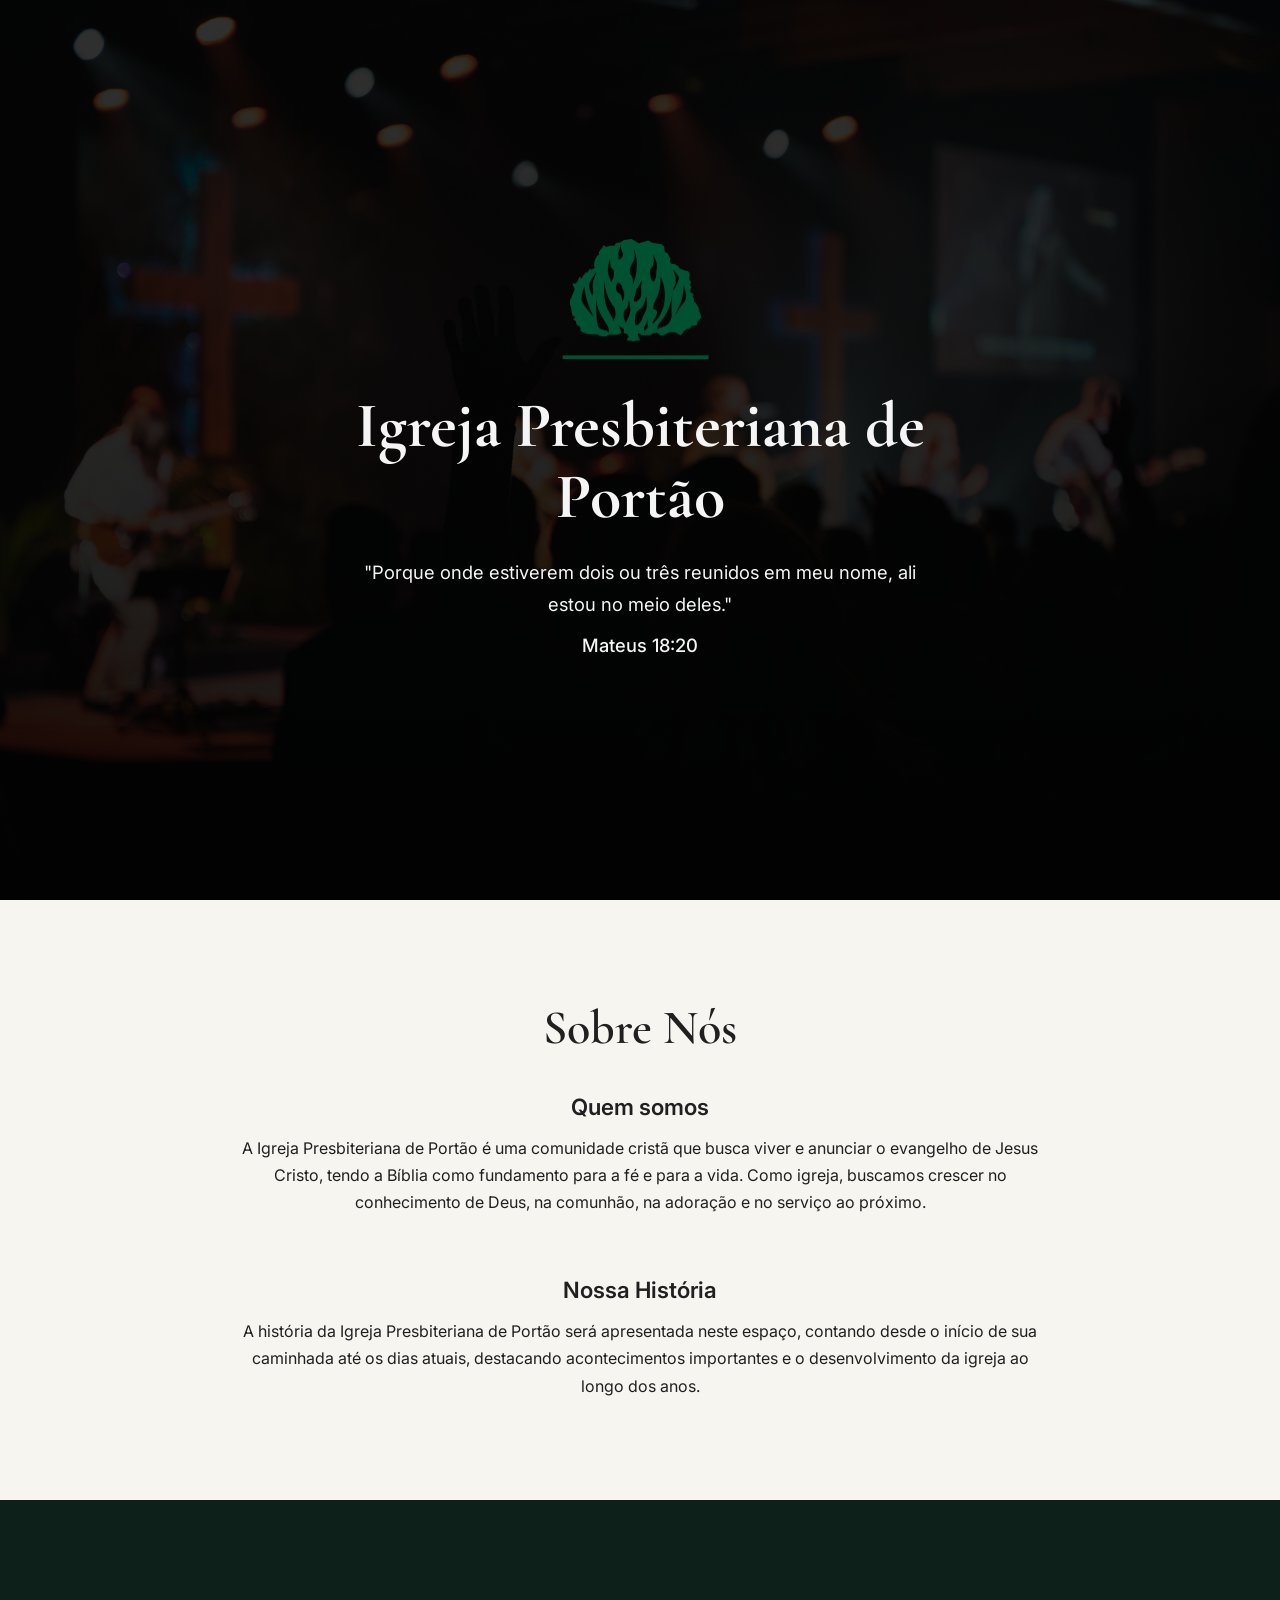
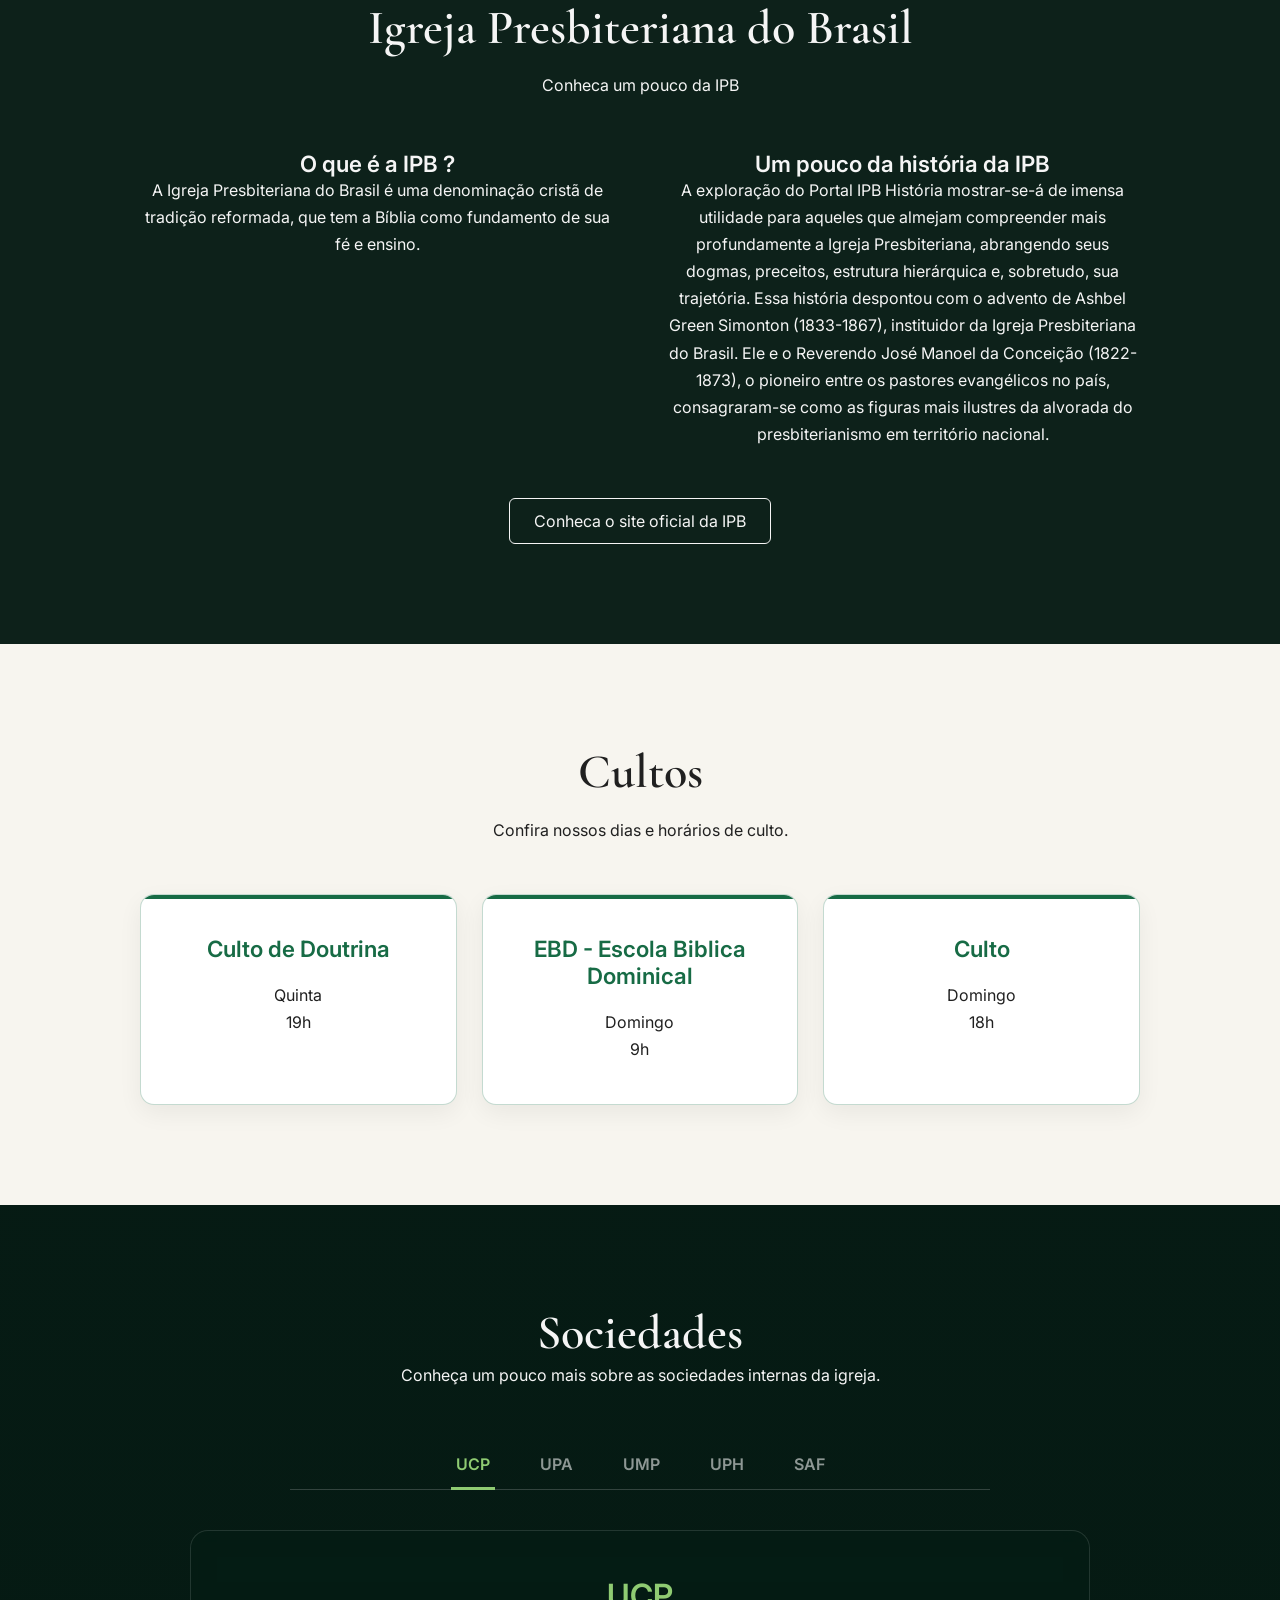
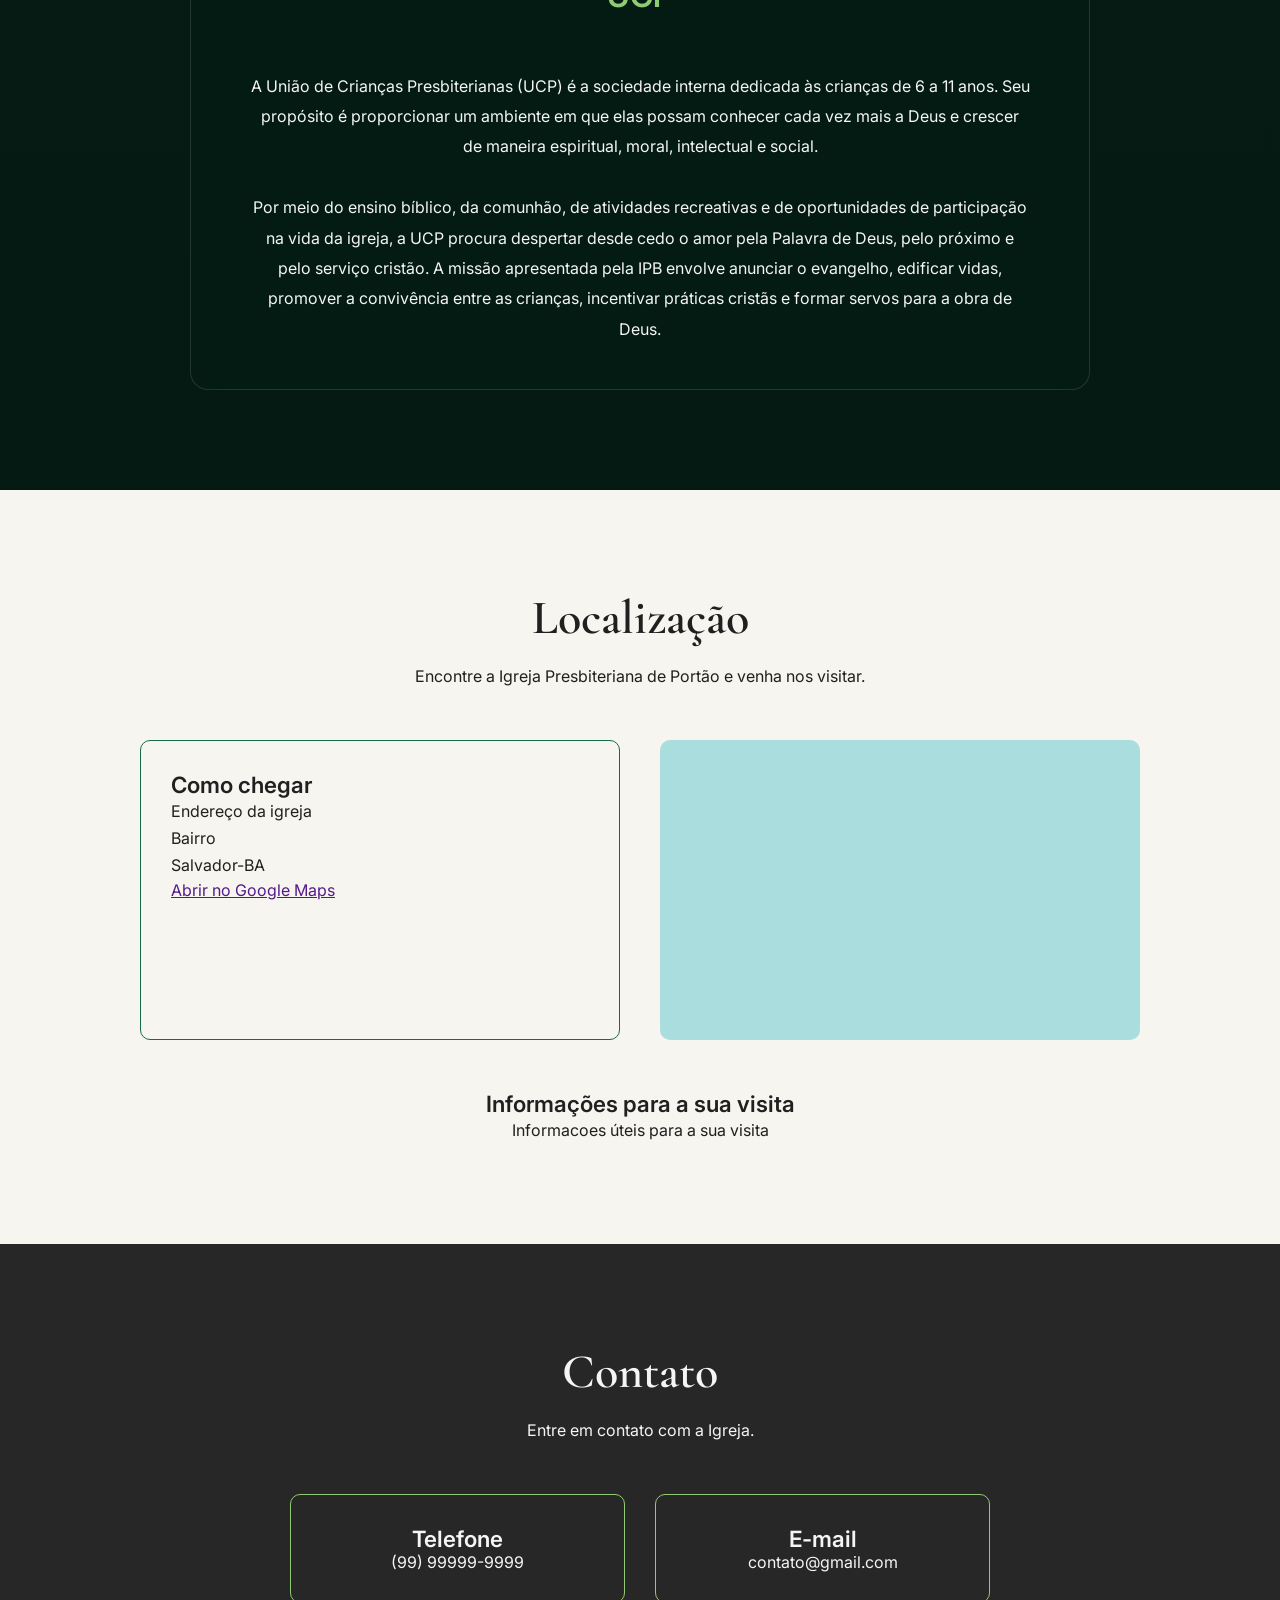
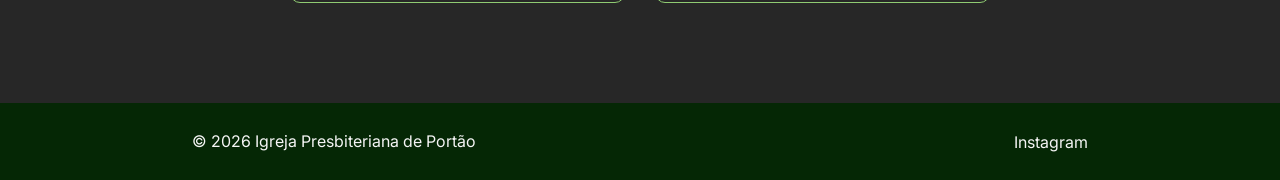
==== commit 081c0fc0: "Tive uma ideia de fazer meio que um carrossel para as sociedades internas. Mas ainda não é um carros" ====
--- a/Web/html/index.html
+++ b/Web/html/index.html
@@ -135,35 +135,123 @@
         <!--Sociedades-->
         
         <section id="sociedades">
-            
-            <h2>Sociedades</h2>
-            <p>Conheca um pouco mais sobre as sociedades internas da igreja.</p>
-
-            
-
-            <div class="containersociedades">
-                <article>
-                    <h3>UCP</h3>
-                    <p></p>
-                </article>
-
-                <article>
-                    <h3>UPA</h3>
-                    <p></p>
-                </article>
-
-                <article>
-                    <h3>UPH</h3>
-                    <p></p>
-                </article>
-
-                <article>
-                    <h3>SAF</h3>
-                    <p></p>
-                </article>
-            </div>
-        
-        </section>
+
+    <div class="sociedades-fundo" aria-hidden="true"></div>
+
+    <div class="sociedades-interface">
+
+        <h2>Sociedades</h2>
+        <p>Conheça um pouco mais sobre as sociedades internas da igreja.</p>
+
+        <div class="menu-sociedades">
+
+            <button
+                type="button"
+                class="aba-sociedade ativo"
+                data-sociedade="ucp"
+                data-imagem="../assets/sociedades/ucp.jpg">
+                UCP
+            </button>
+
+            <button
+                type="button"
+                class="aba-sociedade"
+                data-sociedade="upa"
+                data-imagem="../assets/sociedades/upa.jpg">
+                UPA
+            </button>
+
+            <button
+                type="button"
+                class="aba-sociedade"
+                data-sociedade="ump"
+                data-imagem="../assets/sociedades/ump.jpg">
+                UMP
+            </button>
+
+            <button
+                type="button"
+                class="aba-sociedade"
+                data-sociedade="uph"
+                data-imagem="../assets/sociedades/uph.jpg">
+                UPH
+            </button>
+
+            <button
+                type="button"
+                class="aba-sociedade"
+                data-sociedade="saf"
+                data-imagem="../assets/sociedades/saf.jpg">
+                SAF
+            </button>
+
+        </div>
+
+        <div class="containersociedades">
+
+            <article class="conteudo-sociedade ativo" id="ucp">
+                <h3>UCP</h3>
+
+                <p>
+                    A União de Crianças Presbiterianas (UCP) é a sociedade interna dedicada às crianças de 6 a 11 anos. Seu propósito é proporcionar um ambiente em que elas possam conhecer cada vez mais a Deus e crescer de maneira espiritual, moral, intelectual e social.
+
+                    Por meio do ensino bíblico, da comunhão, de atividades recreativas e de oportunidades de participação na vida da igreja, a UCP procura despertar desde cedo o amor pela Palavra de Deus, pelo próximo e pelo serviço cristão. A missão apresentada pela IPB envolve anunciar o evangelho, edificar vidas, promover a convivência entre as crianças, incentivar práticas cristãs e formar servos para a obra de Deus.
+                </p>
+            </article>
+
+            <article class="conteudo-sociedade" id="upa">
+                <h3>UPA</h3>
+
+                <p>
+                    A União Presbiteriana de Adolescentes (UPA) reúne adolescentes de 12 a 18 anos, oferecendo um espaço de comunhão, discipulado e crescimento espiritual em uma fase marcada por importantes descobertas e transformações.
+
+                    A UPA procura ajudar os adolescentes a desenvolver uma identidade firmada em Cristo, aprofundar seu conhecimento das Escrituras e compreender seu papel na igreja e na sociedade. Encontros, estudos bíblicos, atividades missionárias, ações sociais, momentos de lazer e comunhão fazem parte das diferentes maneiras pelas quais esse trabalho pode ser desenvolvido.
+
+                    A história da UPA remonta a 1967, na Igreja Presbiteriana do Rio de Janeiro, quando Dorcas Araújo Machado iniciou um trabalho específico com adolescentes. A iniciativa se espalhou posteriormente por igrejas presbiterianas de várias regiões do país.
+                </p>
+            </article>
+
+            <article class="conteudo-sociedade" id="ump">
+                <h3>UMP</h3>
+
+                <p>
+                    A União de Mocidade Presbiteriana (UMP) é a sociedade interna voltada aos jovens de 18 a 35 anos. Seu objetivo é promover a comunhão entre a juventude presbiteriana e incentivar os jovens a participarem ativamente da igreja, colocando seus dons, talentos e capacidades a serviço de Deus.
+
+                    Além da comunhão, a UMP desenvolve trabalhos relacionados à educação cristã, evangelização, missões, responsabilidade social e serviço. Dessa forma, procura preparar jovens que vivam sua fé não apenas dentro da igreja, mas também nos estudos, no trabalho, na família e na sociedade.
+
+                    A organização da juventude presbiteriana possui uma longa história. Já existiam grupos de jovens nas igrejas durante a década de 1930. A primeira UMP organizada surgiu na Igreja Presbiteriana do Rio de Janeiro, em 28 de agosto de 1934, e, em 1936, o Supremo Concílio incentivou as igrejas locais a organizarem suas Uniões de Mocidade Presbiteriana.
+                </p>
+            </article>
+
+            <article class="conteudo-sociedade" id="uph">
+                <h3>UPH</h3>
+
+                <p>
+                    A União Presbiteriana de Homens (UPH) é a sociedade interna dedicada ao trabalho com os homens da Igreja Presbiteriana do Brasil.
+
+                    Seu objetivo é fortalecer a comunhão, a vida devocional e o conhecimento das Escrituras, incentivando os homens a viverem a fé cristã de maneira prática na igreja, na família, no trabalho e na sociedade. Seus encontros também proporcionam momentos de oração, estudo, aprendizado, confraternização e serviço, buscando fortalecer relacionamentos saudáveis e preparar homens comprometidos com Cristo e com sua Igreja.
+
+                    Além das atividades de formação espiritual, a UPH participa de iniciativas de evangelização, ação social e serviço. Em nível nacional, por exemplo, a IPB registra projetos de voluntariado ligados ao trabalho masculino, além de publicações voltadas à edificação dos homens presbiterianos.
+                </p>
+            </article>
+
+            <article class="conteudo-sociedade" id="saf">
+                <h3>SAF</h3>
+
+                <p>
+                    A Sociedade Auxiliadora Feminina (SAF) reúne as mulheres presbiterianas com o propósito de servir à Igreja, promover comunhão e incentivar cada mulher a reconhecer e exercer seu papel como parte do Corpo de Cristo.
+
+                    Seu trabalho abrange diversas áreas da vida da igreja, como oração, estudo da Palavra, evangelização, missões, assistência social, apoio às atividades da igreja e cuidado com outras pessoas. A SAF também oferece oportunidades para que as mulheres desenvolvam seus dons e talentos, fortaleçam seus relacionamentos e cresçam juntas na fé e no serviço cristão.
+
+                    O trabalho feminino acompanha praticamente toda a história do presbiterianismo brasileiro. Desde a chegada do missionário Ashbel Green Simonton ao Brasil, em 1859, começaram a surgir grupos de mulheres que auxiliavam as novas igrejas e congregações. Em 1941, durante o primeiro Congresso Nacional das Mulheres Presbiterianas, foi proposta a adoção do nome Sociedade Auxiliadora Feminina, substituindo a antiga denominação “Sociedade de Senhoras” e favorecendo também a participação das mulheres mais jovens.
+                </p>
+            </article>
+
+        </div>
+
+    </div>
+
+</section>
         
         <!-- <section id="galeria"></section> -->
 
--- a/Web/css/style.css
+++ b/Web/css/style.css
@@ -301,40 +301,141 @@
 *************************************************/
 
 #sociedades {
+    position: relative;
+    overflow: hidden;
+    color: var(--cor-texto-claro);
+    text-align: center;
     background-color: var(--cor-fundo-escuro);
-    color: var(--cor-texto-claro);
-    text-align: center;
+}
+
+.sociedades-fundo {
+    position: absolute;
+    inset: 0;
+    background-size: cover;
+    background-position: center;
+    transform: scale(1.05);
+    filter: blur(3px);
+    transition: opacity 0.5s ease, transform 0.9s ease;
+}
+
+.sociedades-fundo.trocando {
+    opacity: 0;
+    transform: scale(1.09);
+}
+
+#sociedades::after {
+    content: "";
+    position: absolute;
+    inset: 0;
+    background: linear-gradient(
+        rgba(4, 25, 18, 0.78),
+        rgba(4, 25, 18, 0.92)
+    );
+    z-index: 1;
+}
+
+.sociedades-interface {
+    position: relative;
+    z-index: 2;
+}
+
+.menu-sociedades {
+    max-width: 700px;
+    margin: 50px auto 0;
+    display: flex;
+    justify-content: center;
+    gap: 40px;
+    border-bottom: 1px solid rgba(255, 255, 255, 0.18);
+}
+
+.aba-sociedade {
+    position: relative;
+    padding: 15px 5px;
+    background: none;
+    border: none;
+    color: rgba(255, 255, 255, 0.55);
+    font-family: var(--fonte-texto);
+    font-size: 1rem;
+    font-weight: 600;
+    cursor: pointer;
+    transition: color 0.35s ease;
+}
+
+.aba-sociedade:hover {
+    color: var(--cor-texto-claro);
+}
+
+.aba-sociedade::after {
+    content: "";
+    position: absolute;
+    left: 50%;
+    bottom: -1px;
+    width: 0;
+    height: 3px;
+    background-color: var(--cor-destaque);
+    transform: translateX(-50%);
+    transition: width 0.35s ease;
+}
+
+.aba-sociedade.ativo {
+    color: var(--cor-destaque);
+}
+
+.aba-sociedade.ativo::after {
+    width: 100%;
 }
 
 .containersociedades {
-    max-width: 1100px;
-    margin: 50px auto 0;
-    display: grid;
-    grid-template-columns: repeat(4, 1fr);
-    gap: 20px;
-}
-
-.containersociedades article {
-    position: relative;
-    padding: 40px 25px;
-    background-color: rgba(255, 255, 255, 0.03);
-    border: 1px solid rgba(143, 203, 114, 0.45);
-    border-radius: 14px;
-    cursor: pointer;
-    transition: transform 0.3s ease,
-                background-color 0.3s ease,
-                border-color 0.3s ease;
-}
-
-.containersociedades article:hover {
-    transform: translateY(-6px);
-    background-color: rgba(255, 255, 255, 0.07);
-    border-color: var(--cor-destaque);
-}
-
-.containersociedades h3 {
-    margin-bottom: 15px;
+    max-width: 900px;
+    min-height: 350px;
+    margin: 40px auto 0;
+    padding: 45px 55px;
+    background-color: rgba(4, 30, 21, 0.55);
+    border: 1px solid rgba(255, 255, 255, 0.12);
+    border-radius: 18px;
+    backdrop-filter: blur(10px);
+    -webkit-backdrop-filter: blur(10px);
+    overflow: hidden;
+}
+
+.conteudo-sociedade {
+    display: none;
+}
+
+.conteudo-sociedade.ativo {
+    display: block;
+}
+
+.conteudo-sociedade h3 {
+    margin-bottom: 25px;
     color: var(--cor-destaque);
+    font-size: 2rem;
+}
+
+.conteudo-sociedade p {
+    max-width: 780px;
+    margin: 0 auto;
+    line-height: 1.9;
+    white-space: pre-line;
+}
+
+
+/*********** ANIMAÇÕES SOCIEDADES ***************/
+
+.entrar-direita {
+    animation: entrarDireita 0.9s cubic-bezier(0.22, 1, 0.36, 1) forwards;
+}
+
+.entrar-esquerda {
+    animation: entrarEsquerda 0.9s cubic-bezier(0.22, 1, 0.36, 1) forwards;
+}
+
+.sair-esquerda {
+    animation: sairEsquerda 0.5s ease forwards;
+}
+
+.sair-direita {
+    animation: sairDireita 0.5s ease forwards;
 }
 
 
@@ -433,6 +534,61 @@
     color: var(--cor-texto-claro);
     text-decoration: none;
 }
+
+
+/*************************************************
+    KEYFRAMES
+*************************************************/
+
+/*Entrada e Saida Conteudo Sociedade*/
+@keyframes entrarDireita {
+    from {
+        opacity: 0;
+        transform: translateX(80px);
+    }
+
+    to {
+        opacity: 1;
+        transform: translateX(0);
+    }
+}
+
+@keyframes entrarEsquerda {
+    from {
+        opacity: 0;
+        transform: translateX(-80px);
+    }
+
+    to {
+        opacity: 1;
+        transform: translateX(0);
+    }
+}
+
+@keyframes sairEsquerda {
+    from {
+        opacity: 1;
+        transform: translateX(0);
+    }
+
+    to {
+        opacity: 0;
+        transform: translateX(-45px);
+    }
+}
+
+@keyframes sairDireita {
+    from {
+        opacity: 1;
+        transform: translateX(0);
+    }
+
+    to {
+        opacity: 0;
+        transform: translateX(45px);
+    }
+}
+
 
 
 /*************************************************
@@ -503,6 +659,30 @@
         width: 150px;
     }
 
+    .menu-sociedades {
+        gap: 25px;
+        overflow-x: auto;
+        justify-content: flex-start;
+        padding-bottom: 5px;
+    }
+
+    .aba-sociedade {
+        flex-shrink: 0;
+    }
+
+    .containersociedades {
+        min-height: 450px;
+        padding: 30px 20px;
+    }
+
+    .conteudo-sociedade h3 {
+        font-size: 1.7rem;
+    }
+
+    .conteudo-sociedade p {
+        line-height: 1.8;
+    }
+
     footer {
         flex-direction: column;
         gap: 15px;
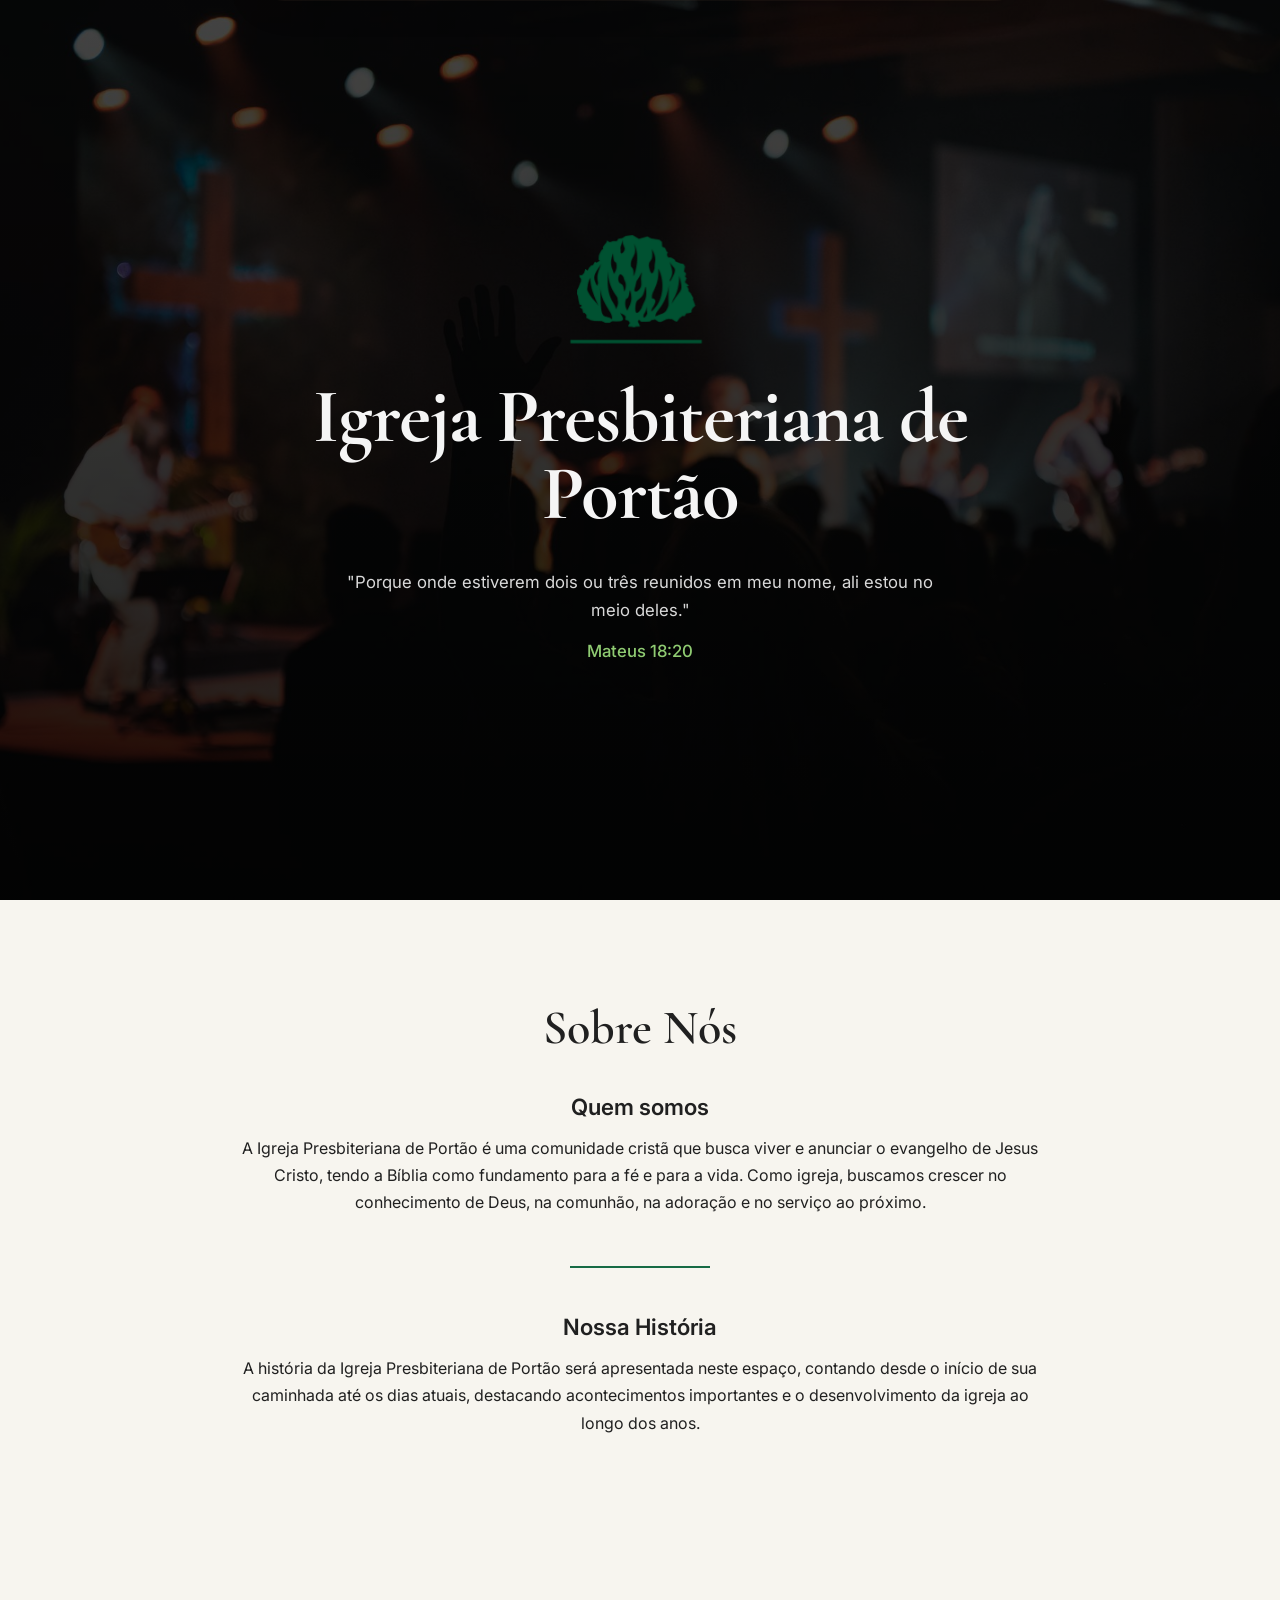
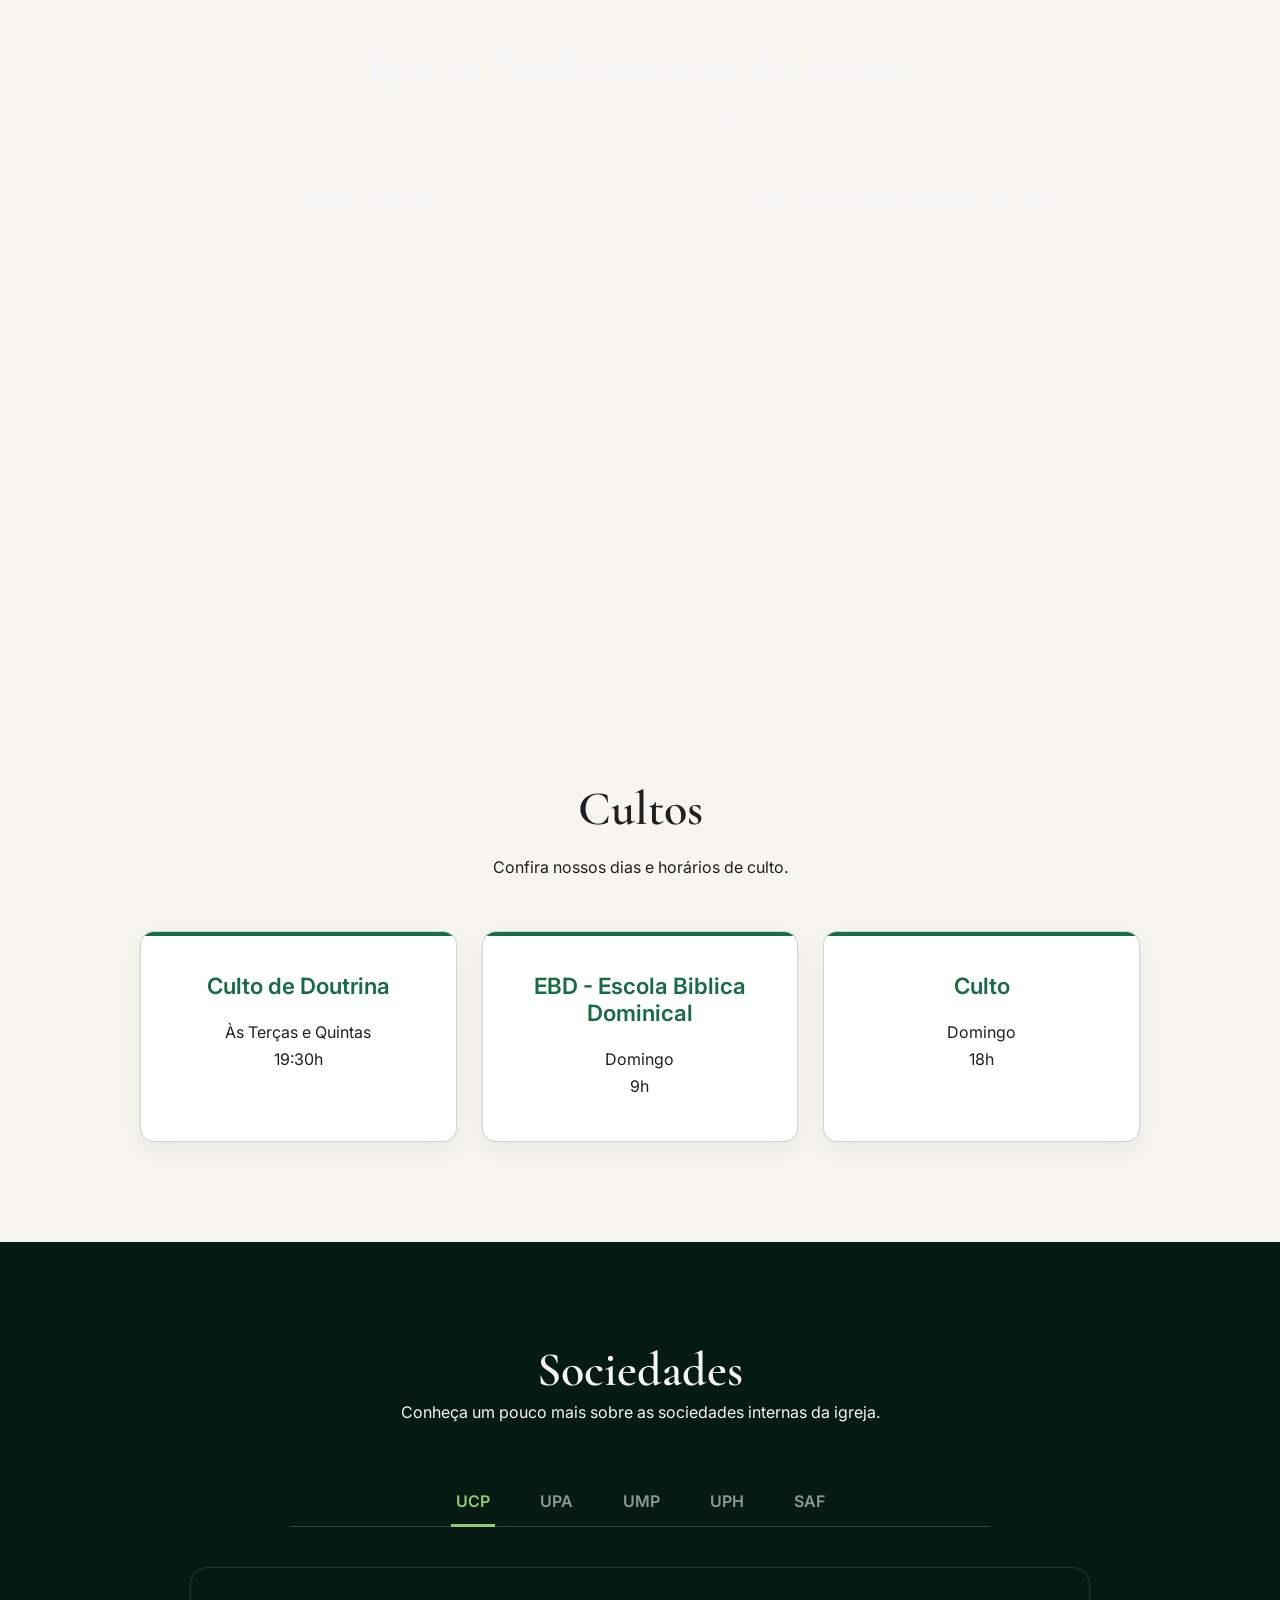
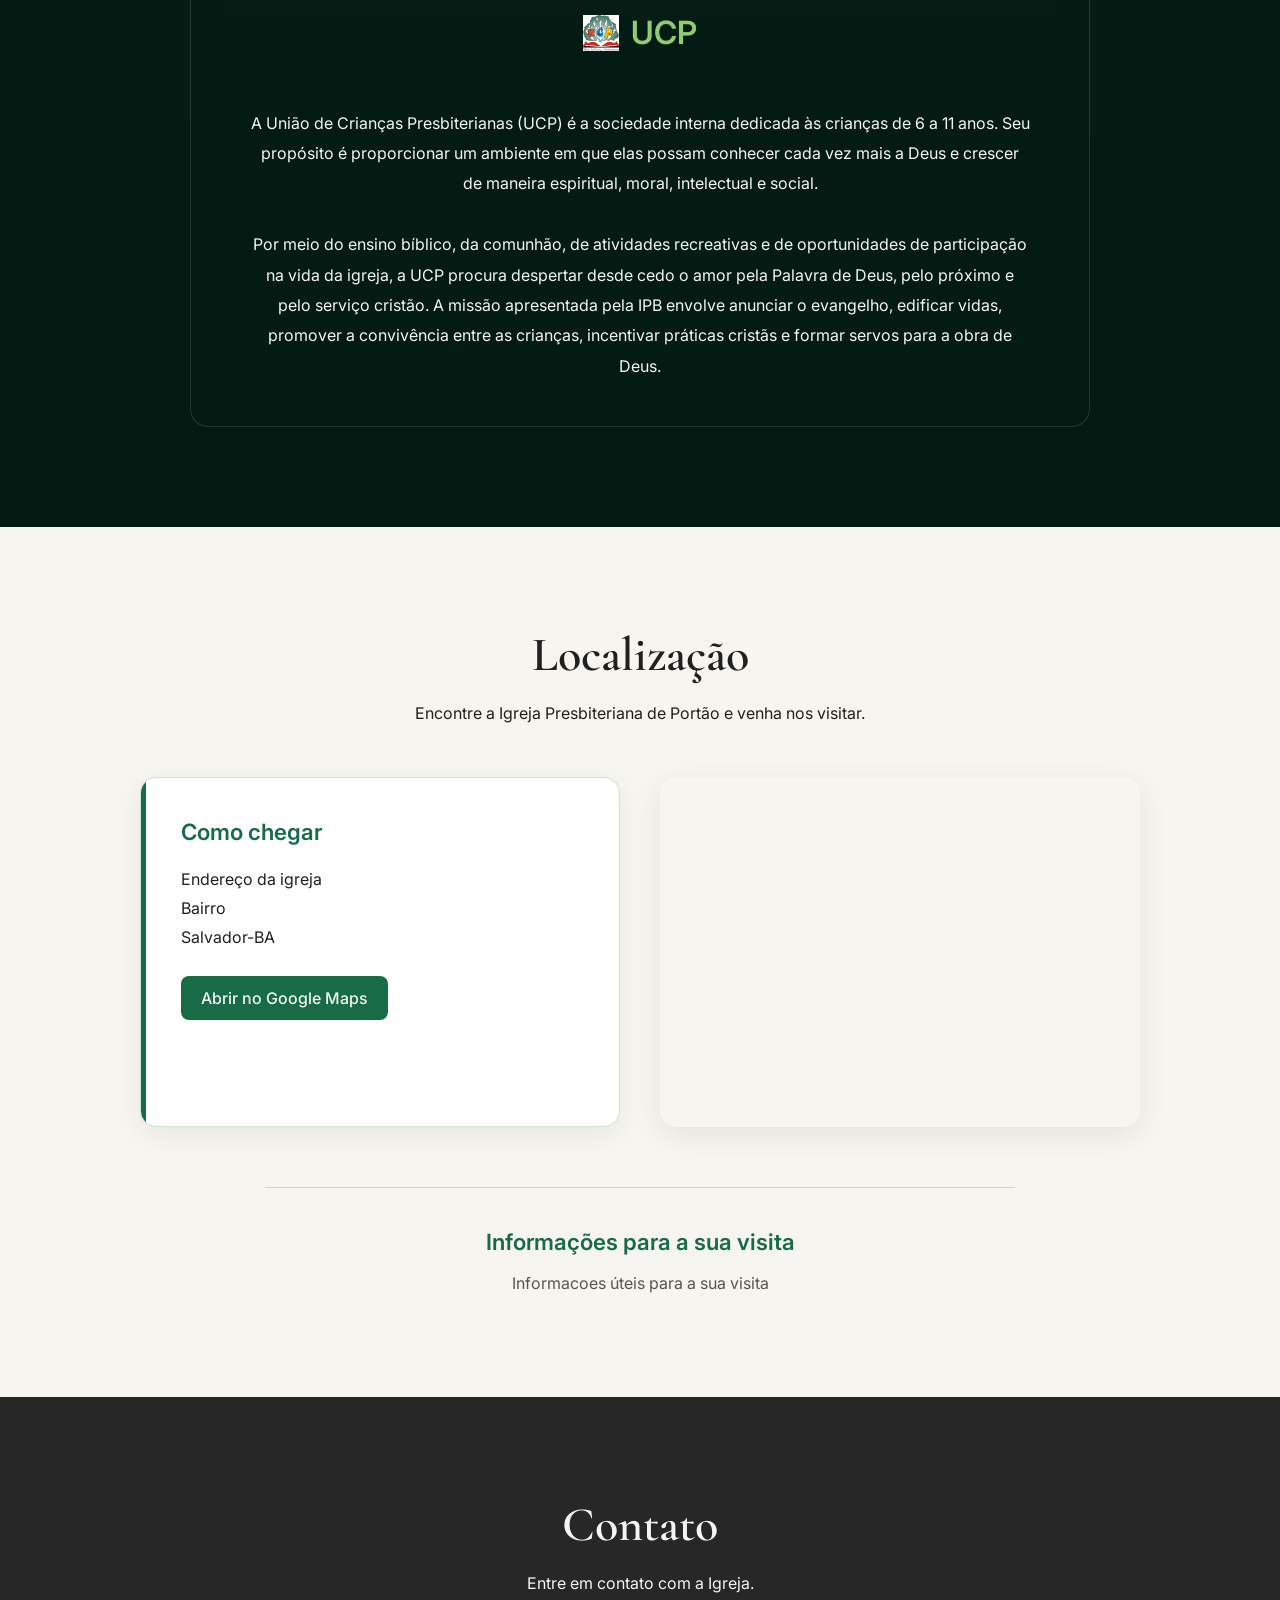
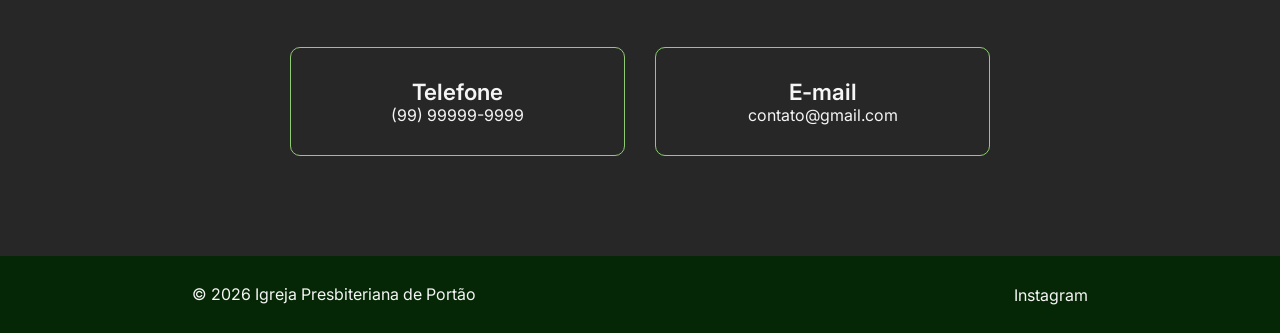
==== commit 1bbf6f09: "Mudei algumas coisas, principalmente em sociedade" ====
--- a/Web/html/index.html
+++ b/Web/html/index.html
@@ -114,8 +114,8 @@
                 
                 <article>
                     <h3>Culto de Doutrina</h3>
-                    <p>Quinta</p>
-                    <p>19h</p>
+                    <p>Às Terças e Quintas</p>
+                    <p>19:30h</p>
                 </article>
                 
                 <article>
@@ -190,7 +190,10 @@
         <div class="containersociedades">
 
             <article class="conteudo-sociedade ativo" id="ucp">
-                <h3>UCP</h3>
+                <h3 class="titulo-sociedade">
+                    <img src="../assets/logoucp.jpg" alt="">
+                    UCP
+                </h3>
 
                 <p>
                     A União de Crianças Presbiterianas (UCP) é a sociedade interna dedicada às crianças de 6 a 11 anos. Seu propósito é proporcionar um ambiente em que elas possam conhecer cada vez mais a Deus e crescer de maneira espiritual, moral, intelectual e social.
@@ -200,7 +203,10 @@
             </article>
 
             <article class="conteudo-sociedade" id="upa">
-                <h3>UPA</h3>
+                <h3 class="titulo-sociedade">
+                    <img src="../assets/UPA-Logotipo-Oficial.png" alt="">
+                    UPA
+                </h3>
 
                 <p>
                     A União Presbiteriana de Adolescentes (UPA) reúne adolescentes de 12 a 18 anos, oferecendo um espaço de comunhão, discipulado e crescimento espiritual em uma fase marcada por importantes descobertas e transformações.
@@ -212,7 +218,10 @@
             </article>
 
             <article class="conteudo-sociedade" id="ump">
-                <h3>UMP</h3>
+                <h3 class="titulo-sociedade">
+                    <img src="../assets/iconeump.png" alt="">
+                    UMP
+                </h3>
 
                 <p>
                     A União de Mocidade Presbiteriana (UMP) é a sociedade interna voltada aos jovens de 18 a 35 anos. Seu objetivo é promover a comunhão entre a juventude presbiteriana e incentivar os jovens a participarem ativamente da igreja, colocando seus dons, talentos e capacidades a serviço de Deus.
@@ -224,7 +233,10 @@
             </article>
 
             <article class="conteudo-sociedade" id="uph">
-                <h3>UPH</h3>
+                <h3 class="titulo-sociedade">
+                    <img src="../assets/iconeuph.png" alt="">
+                    UPH
+                </h3>
 
                 <p>
                     A União Presbiteriana de Homens (UPH) é a sociedade interna dedicada ao trabalho com os homens da Igreja Presbiteriana do Brasil.
@@ -236,7 +248,10 @@
             </article>
 
             <article class="conteudo-sociedade" id="saf">
-                <h3>SAF</h3>
+                <h3 class="titulo-sociedade">
+                    <img src="../assets/iconesaf.png" alt="">
+                    SAF
+                </h3>
 
                 <p>
                     A Sociedade Auxiliadora Feminina (SAF) reúne as mulheres presbiterianas com o propósito de servir à Igreja, promover comunhão e incentivar cada mulher a reconhecer e exercer seu papel como parte do Corpo de Cristo.
@@ -253,7 +268,7 @@
 
 </section>
         
-        <!-- <section id="galeria"></section> -->
+        
 
         <!--Localizacao-->
 
--- a/Web/css/style.css
+++ b/Web/css/style.css
@@ -88,7 +88,7 @@
     position: fixed;
     top: 0.2rem;
     width: 100%;
-    z-index: 10;
+    z-index: 1000;
     background-color: transparent;
     transform: translateY(-105%);
     transition: transform 0.4s ease;
@@ -99,36 +99,60 @@
 }
 
 #navbar {
-    width: 60%;
-    padding: 20px 0;
-    background-color: var(--cor-fundo-escuro);
-    border: 1px solid black;
+    width: fit-content;
+    min-width: 60%;
+    padding: 18px 35px;
+    background-color: #593E2E;
+    border: 1px solid rgba(255, 255, 255, 0.08);
     border-radius: 2rem;
+    box-shadow: 0 8px 30px rgba(0, 0, 0, 0.18);
+    backdrop-filter: blur(10px);
+    -webkit-backdrop-filter: blur(10px);
 }
 
 #navbar ul {
     width: 100%;
     display: flex;
     justify-content: center;
-    gap: 20px;
+    gap: 28px;
     list-style: none;
 }
 
 #navbar a {
     position: relative;
-    color: var(--cor-texto-claro);
+    color: rgba(255, 255, 255, 0.82);
     text-decoration: none;
+    font-size: 0.95rem;
+    font-weight: 500;
     transition: color 0.3s ease;
+}
+
+#navbar a:hover {
+    color: var(--cor-texto-claro);
 }
 
 #navbar a::after {
     content: "";
     position: absolute;
-    left: 0;
-    bottom: -5px;
+    left: 50%;
+    bottom: -6px;
+    width: 0;
+    height: 3px;
+    background-color: black;
+    transform: translateX(-50%);
+    transition: width 0.3s ease;
+}
+
+#navbar a:hover::after {
     width: 100%;
-    height: 2px;
-    background-color: var(--cor-texto-claro);
+}
+
+#navbar a.ativo {
+    color: var(--cor-texto-claro);
+}
+
+#navbar a.ativo::after {
+    width: 100%;
 }
 
 
@@ -138,10 +162,13 @@
 
 #inicio {
     height: 100vh;
-    background-image: linear-gradient(
-        rgba(0, 0, 0, 0.8),
-        rgba(0, 0, 0, 0.9)
-    ), url(../assets/imagehome.jpg);
+    background-image:
+        linear-gradient(
+            rgba(0, 0, 0, 0.72),
+            rgba(0, 0, 0, 0.88)
+        ),
+        url(../assets/imagehome.jpg);
+
     background-size: cover;
     background-position: center;
     display: flex;
@@ -151,32 +178,54 @@
     padding: 20px;
     text-align: center;
     color: var(--cor-texto-claro);
+    overflow: hidden;
 }
 
 .simbolo-ipb {
-    width: 200px;
+    width: 180px;
     height: auto;
+    margin-bottom: 25px;
+    opacity: 0;
+    animation: entrarHero 0.8s ease forwards;
 }
 
 #inicio h1 {
-    max-width: 750px;
-    margin-top: 20px;
+    max-width: 800px;
+    margin: 0;
+    font-size: clamp(3rem, 6vw, 5rem);
+    line-height: 1;
+    letter-spacing: -1px; 
 }
 
 #inicio blockquote {
-    max-width: 600px;
-    margin-top: 25px;
-    font-size: 1.15rem;
+    max-width: 620px;
+    margin-top: 35px;
+    font-size: 1.05rem;
     line-height: 1.7;
+    color: rgba(255, 255, 255, 0.85);
 }
 
 #inicio cite {
     display: block;
-    margin-top: 10px;
+    margin-top: 12px;
+    color: var(--cor-destaque);
     font-style: normal;
     font-weight: 500;
 }
 
+.simbolo-ipb {
+    animation: entrarHero 0.8s ease forwards;
+}
+
+#inicio h1 {
+    opacity: 0;
+    animation: entrarHero 0.8s ease 0.2s forwards;
+}
+
+#inicio blockquote {
+    opacity: 0;
+    animation: entrarHero 0.8s ease 0.4s forwards;
+}
 
 /*************************************************
     SOBRE NÓS
@@ -208,8 +257,18 @@
 }
 
 .nossa-historia {
-    margin-top: 60px;
-}
+    margin-top: 50px;
+}
+
+.nossa-historia::before {
+    content: "";
+    display: block;
+    width: min(140px, 35%);
+    height: 2px;
+    margin: 0 auto 45px;
+    background-color: var(--cor-principal);
+}
+
 
 
 /*************************************************
@@ -217,7 +276,17 @@
 *************************************************/
 
 #ipb {
-    background-color: var(--cor-fundo-escuro);
+    background-image:
+        linear-gradient(
+            rgba(13, 33, 26, 0.75),
+            rgba(13, 33, 26, 0.85)
+        ),
+        url("../assets/Catedral_Presbiteriana_do_Rio_de_Janeiro_01.jpg");
+
+    background-size: cover;
+    background-position: center;
+    background-repeat: no-repeat;
+    background-attachment: fixed;
     color: var(--cor-texto-claro);
     text-align: center;
 }
@@ -243,6 +312,11 @@
     text-decoration: none;
     border: 1px solid var(--cor-texto-claro);
     border-radius: 6px;
+    transition: 0.6s ease;
+}
+
+.linkipb:hover{
+    border-color: var(--cor-destaque);
 }
 
 
@@ -315,7 +389,7 @@
     background-position: center;
     transform: scale(1.05);
     filter: blur(3px);
-    transition: opacity 0.5s ease, transform 0.9s ease;
+    transition: opacity 0.65s ease, transform 1.1s ease;
 }
 
 .sociedades-fundo.trocando {
@@ -419,23 +493,59 @@
     white-space: pre-line;
 }
 
-
-/*********** ANIMAÇÕES SOCIEDADES ***************/
+.titulo-sociedade {
+    display: flex;
+    align-items: center;
+    justify-content: center;
+    gap: 12px;
+}
+
+.titulo-sociedade img {
+    width: 36px;
+    height: 36px;
+    object-fit: contain;
+}
+
+
+/*************************************************
+    ANIMAÇÕES SOCIEDADES
+*************************************************/
+
+/* Desktop - horizontal */
 
 .entrar-direita {
-    animation: entrarDireita 0.9s cubic-bezier(0.22, 1, 0.36, 1) forwards;
+    animation: entrarDireita 1s cubic-bezier(0.22, 1, 0.36, 1) forwards;
 }
 
 .entrar-esquerda {
-    animation: entrarEsquerda 0.9s cubic-bezier(0.22, 1, 0.36, 1) forwards;
+    animation: entrarEsquerda 1s cubic-bezier(0.22, 1, 0.36, 1) forwards;
 }
 
 .sair-esquerda {
-    animation: sairEsquerda 0.5s ease forwards;
+    animation: sairEsquerda 0.55s ease forwards;
 }
 
 .sair-direita {
-    animation: sairDireita 0.5s ease forwards;
+    animation: sairDireita 0.55s ease forwards;
+}
+
+
+/* Mobile - vertical */
+
+.entrar-baixo {
+    animation: entrarBaixo 1s cubic-bezier(0.22, 1, 0.36, 1) forwards;
+}
+
+.entrar-cima {
+    animation: entrarCima 1s cubic-bezier(0.22, 1, 0.36, 1) forwards;
+}
+
+.sair-cima {
+    animation: sairCima 0.55s ease forwards;
+}
+
+.sair-baixo {
+    animation: sairBaixo 0.55s ease forwards;
 }
 
 
@@ -458,32 +568,82 @@
 }
 
 .informacoeslocalizacao {
-    padding: 30px;
+    position: relative;
+    padding: 40px;
     text-align: left;
-    border: 1px solid var(--cor-principal);
-    border-radius: 10px;
+    background-color: #ffffff;
+    border: 1px solid rgba(23, 107, 69, 0.2);
+    border-radius: 16px;
+    box-shadow: 0 8px 30px rgba(0, 0, 0, 0.06);
+    overflow: hidden;;
+}
+
+.informacoeslocalizacao::before {
+    content: "";
+    position: absolute;
+    top: 0;
+    left: 0;
+    width: 5px;
+    height: 100%;
+    background-color: var(--cor-principal);
+}
+
+.informacoeslocalizacao h3 {
+    margin-bottom: 20px;
+    color: var(--cor-principal);
 }
 
 .informacoeslocalizacao address {
+    margin-bottom: 25px;
     font-style: normal;
+    line-height: 1.8;
+}
+
+.informacoeslocalizacao a {
+    display: inline-block;
+    padding: 12px 20px;
+    background-color: var(--cor-principal);
+    color: var(--cor-texto-claro);
+    text-decoration: none;
+    border-radius: 8px;
+    font-weight: 500;
+    transition: transform 0.3s ease, background-color 0.3s ease;
+}
+
+.informacoeslocalizacao a:hover {
+    transform: translateY(-2px);
+    background-color: var(--cor-fundo-escuro);
 }
 
 .mapa {
-    min-height: 300px;
-    background-color: #add;
-    border-radius: 10px;
+    min-height: 350px;
+    border-radius: 16px;
     overflow: hidden;
+    box-shadow: 0 8px 30px rgba(0, 0, 0, 0.08);
 }
 
 .mapa iframe {
+    display: block;
     width: 100%;
     height: 100%;
     border: 0;
+    min-height: 350px;
 }
 
 .informacoesvisita {
-    max-width: 700px;
-    margin: 50px auto 0;
+    max-width: 750px;
+    margin: 60px auto 0;
+    padding-top: 40px;
+    border-top: 1px solid rgba(23, 107, 69, 0.2);
+}
+
+.informacoesvisita h3 {
+    margin-bottom: 15px;
+    color: var(--cor-principal);
+}
+
+.informacoesvisita p {
+    color: rgba(32, 32, 32, 0.75);
 }
 
 
@@ -540,7 +700,22 @@
     KEYFRAMES
 *************************************************/
 
-/*Entrada e Saida Conteudo Sociedade*/
+/* Desktop */
+
+/*HERO*/
+
+@keyframes entrarHero {
+    from {
+        opacity: 0;
+        transform: translateY(25px);
+    }
+
+    to {
+        opacity: 1;
+        transform: translateY(0);
+    }
+}
+
 @keyframes entrarDireita {
     from {
         opacity: 0;
@@ -590,12 +765,63 @@
 }
 
 
+/* Mobile */
+
+@keyframes entrarBaixo {
+    from {
+        opacity: 0;
+        transform: translateY(80px);
+    }
+
+    to {
+        opacity: 1;
+        transform: translateY(0);
+    }
+}
+
+@keyframes entrarCima {
+    from {
+        opacity: 0;
+        transform: translateY(-80px);
+    }
+
+    to {
+        opacity: 1;
+        transform: translateY(0);
+    }
+}
+
+@keyframes sairCima {
+    from {
+        opacity: 1;
+        transform: translateY(0);
+    }
+
+    to {
+        opacity: 0;
+        transform: translateY(-45px);
+    }
+}
+
+@keyframes sairBaixo {
+    from {
+        opacity: 1;
+        transform: translateY(0);
+    }
+
+    to {
+        opacity: 0;
+        transform: translateY(45px);
+    }
+}
+
 
 /*************************************************
     RESPONSIVIDADE
 *************************************************/
 
 @media (max-width: 768px) {
+
     h1 {
         font-size: 2.7rem;
     }
@@ -608,22 +834,32 @@
         font-size: 1.25rem;
     }
 
+    section {
+        padding: 70px 20px;
+    }
+
     #inicio blockquote {
         font-size: 1rem;
     }
+
+
+    /*********** HEADER MOBILE ***************/
 
     header {
         justify-content: flex-end;
         padding: 0 15px;
         background-color: transparent;
+        z-index: 1000;
     }
 
     .menu-mobile {
         display: block;
+        position: relative;
+        z-index: 1001;
         padding: 10px 12px;
         background-color: var(--cor-fundo-escuro);
         color: var(--cor-texto-claro);
-        border: none;
+        border: 1px solid rgba(255, 255, 255, 0.15);
         border-radius: 8px;
         font-size: 1.3rem;
         cursor: pointer;
@@ -636,6 +872,7 @@
         right: 15px;
         width: 220px;
         padding: 20px;
+        z-index: 1002;
     }
 
     #navbar.aberto {
@@ -647,9 +884,11 @@
         align-items: center;
     }
 
+
+    /*********** GRIDS MOBILE ***************/
+
     .containeripb,
     .containercards,
-    .containersociedades,
     .containerlocalizacao,
     .containercontato {
         grid-template-columns: 1fr;
@@ -659,20 +898,94 @@
         width: 150px;
     }
 
+    #inicio blockquote {
+        max-width: 340px;
+        font-size: 0.95rem;
+        margin-top: 28px;
+    }
+
+    #inicio h1{
+        font-size: clamp(3rem, 11vw, 4rem);
+    }
+
+
+    
+
+
+    /*********** SOCIEDADES MOBILE ***************/
+
+
+    #sociedades{
+        padding-left: 12px;
+        padding-right: 12px;
+    }
+
+    .sociedades-interface {
+    display: grid;
+    grid-template-columns: 72px minmax(0, 1fr);
+    grid-template-areas:
+        "titulo titulo"
+        "introducao introducao"
+        "menu conteudo";
+    column-gap: 12px;
+}
+
+    .sociedades-interface > h2 {
+        grid-area: titulo;
+    }
+
+    .sociedades-interface > p {
+        grid-area: introducao;
+        max-width: 100%;
+    }
     .menu-sociedades {
-        gap: 25px;
-        overflow-x: auto;
+        grid-area: menu;
+        width: 72px;
+        max-width: none;
+        margin: 40px 0 0;
+        display: flex;
+        flex-direction: column;
         justify-content: flex-start;
-        padding-bottom: 5px;
+        align-items: stretch;
+        gap: 0;
+        border-bottom: none;
+        border-left: none;
+        border-right: 1px solid rgba(255, 255, 255, 0.18);
+        overflow: visible;
     }
 
     .aba-sociedade {
+        width: 100%;
+        padding: 14px 8px;
+        text-align: center;
         flex-shrink: 0;
+        font-size: 0.95rem;
+    }
+
+    .aba-sociedade::after {
+        top: 0;
+        right: -2px;
+        bottom: auto;
+        left: auto;
+        width: 3px;
+        height: 0;
+        transform: none;
+        transition: height 0.35s ease;
+    }
+
+    .aba-sociedade.ativo::after {
+        width: 3px;
+        height: 100%;
     }
 
     .containersociedades {
-        min-height: 450px;
-        padding: 30px 20px;
+        grid-area: conteudo;
+        width: 100%;
+        min-width: 0;
+        min-height: 500px;
+        margin: 40px 0 0;
+        padding: 28px 14px;
+        border-radius: 16px;
     }
 
     .conteudo-sociedade h3 {
@@ -680,8 +993,25 @@
     }
 
     .conteudo-sociedade p {
-        line-height: 1.8;
-    }
+        font-size: 0.95rem;
+        line-height: 1.75;
+    }
+
+    .informacoeslocalizacao {
+        padding: 30px 25px;
+    }
+
+    .mapa,
+    .mapa iframe {
+        min-height: 300px;
+    }
+
+    .informacoesvisita {
+        margin-top: 45px;
+    }
+
+
+    /*********** FOOTER MOBILE ***************/
 
     footer {
         flex-direction: column;
